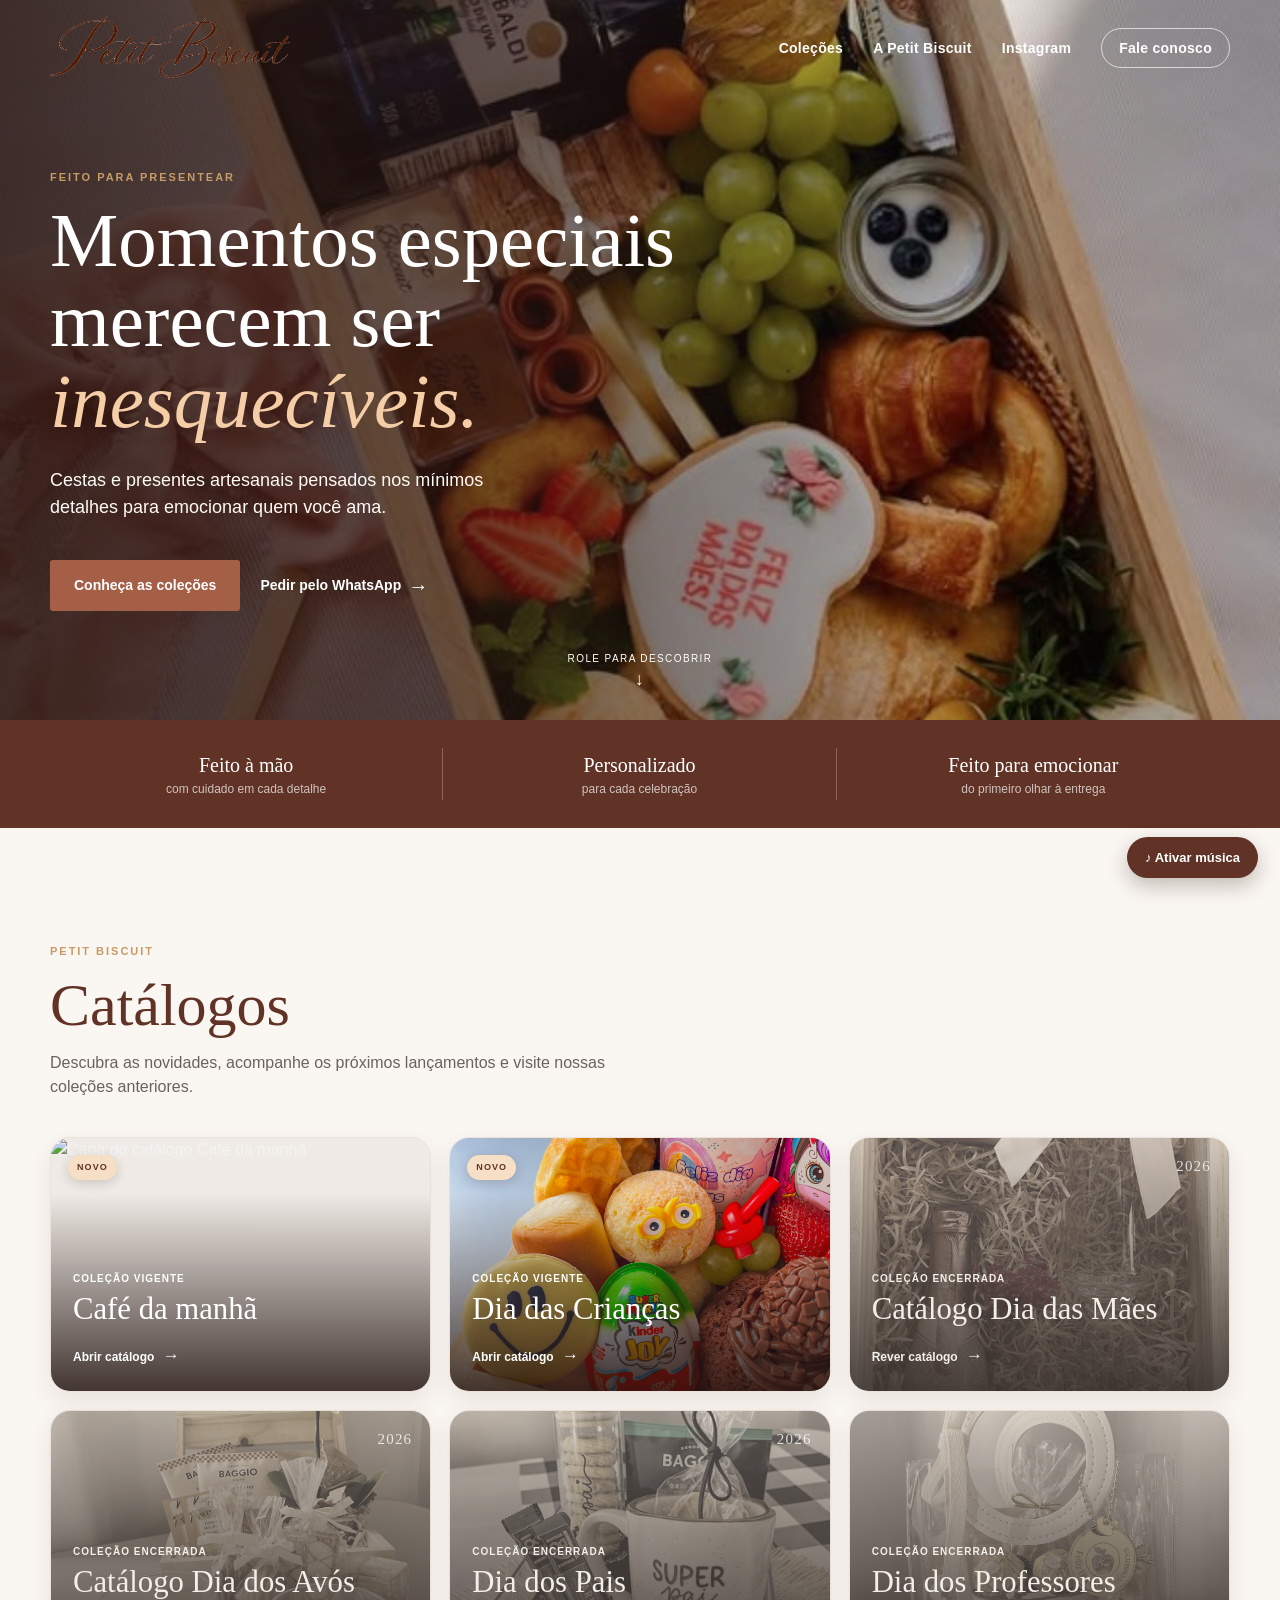
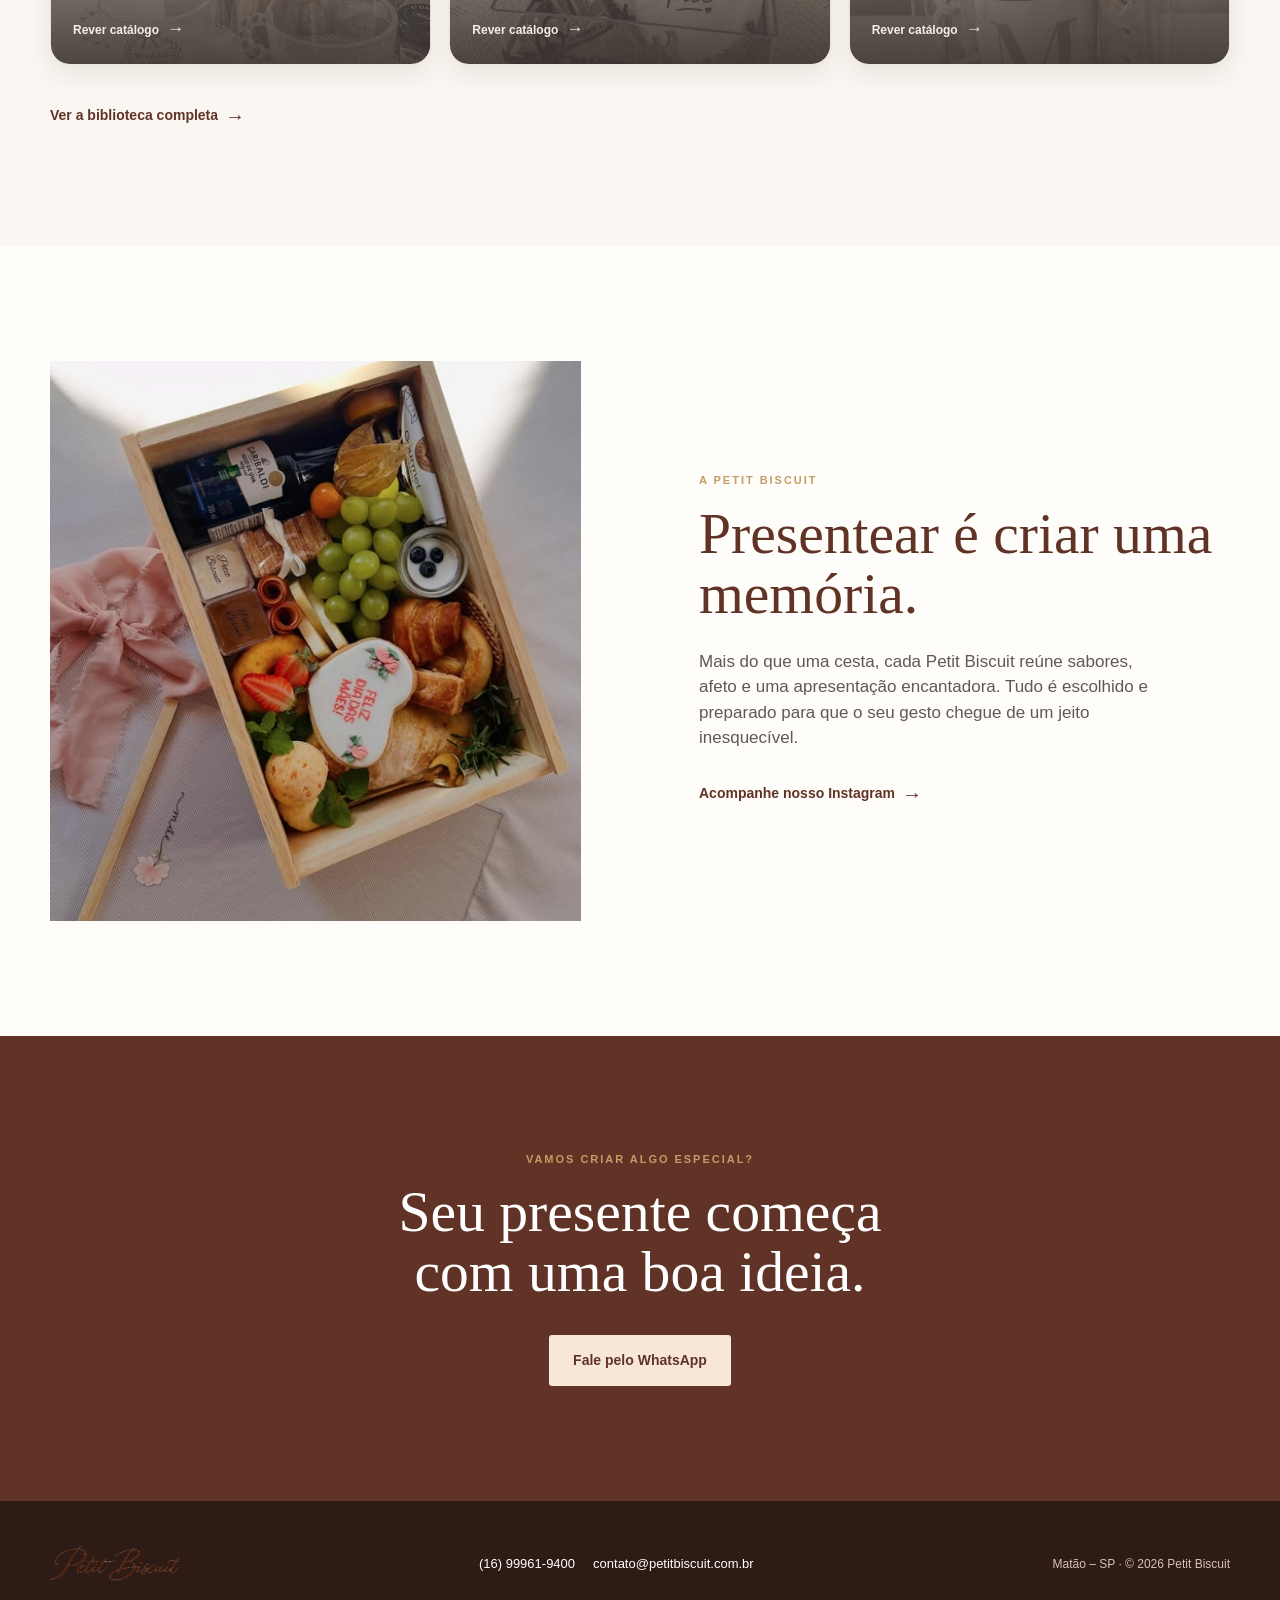
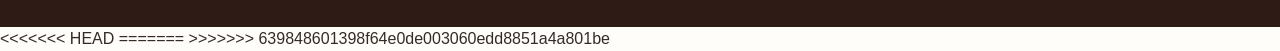
==== index.html @ e884df78 "Atualiza biblioteca de catalogos" ====
<!DOCTYPE html>
<html lang="pt-BR">
<head>
    <meta charset="UTF-8">
    <meta name="viewport" content="width=device-width, initial-scale=1.0">
    <meta name="description" content="Presentes artesanais e cestas especiais para celebrar momentos únicos.">
    <title>Petit Biscuit | Presentes que transformam momentos</title>
    <link rel="icon" href="img/favicon.png">
    <link rel="stylesheet" href="css/style.css?v=20260820-1">
    <style>.logo img{filter:none;width:240px}@media(max-width:760px){.logo img{width:190px}}.musica-toggle{position:fixed;right:22px;bottom:22px;z-index:20;border:0;border-radius:30px;padding:13px 18px;background:#603326;color:#fff;font:700 13px Arial,sans-serif;box-shadow:0 8px 20px rgba(40,20,15,.25);cursor:pointer}.musica-toggle:hover{background:#a65f47}.musica-player{display:none}@media(max-width:760px){.musica-toggle{right:14px;bottom:14px;padding:12px 15px}}</style>
</head>
<body>
    <header class="cabecalho">
        <div class="container navegacao">
            <a class="logo" href="#inicio" aria-label="Petit Biscuit - Início"><img src="img/logo-original-transparente.png" alt="Petit Biscuit"></a>
            <button class="menu-toggle" type="button" aria-expanded="false" aria-controls="menu-principal"><span></span><span></span><span></span><span class="visually-hidden">Abrir menu</span></button>
            <nav id="menu-principal">
                <a href="#colecoes">Coleções</a>
                <a href="#sobre">A Petit Biscuit</a>
                <a href="https://www.instagram.com/petitbiscuit.oficial/" target="_blank" rel="noopener">Instagram</a>
                <button class="contato-toggle" type="button" aria-expanded="false" aria-controls="contato-modal">Fale conosco</button>
            </nav>
        </div>
    </header>

    <main>
        <section class="hero" id="inicio">
            <div class="container hero__conteudo">
                <p class="eyebrow">Feito para presentear</p>
                <h1>Momentos especiais<br>merecem ser <em>inesquecíveis.</em></h1>
                <p class="hero__texto">Cestas e presentes artesanais pensados nos mínimos detalhes para emocionar quem você ama.</p>
                <div class="hero__acoes">
                    <a class="botao botao--principal" href="#colecoes">Conheça as coleções</a>
                    <a class="botao botao--texto" href="https://wa.me/5516999619400" target="_blank" rel="noopener">Pedir pelo WhatsApp <span aria-hidden="true">→</span></a>
                </div>
            </div>
            <a class="hero__rolar" href="#colecoes">Role para descobrir <span aria-hidden="true">↓</span></a>
        </section>

        <section class="diferenciais" aria-label="Diferenciais da Petit Biscuit">
            <div class="container diferenciais__grade">
                <p><strong>Feito à mão</strong><span>com cuidado em cada detalhe</span></p>
                <p><strong>Personalizado</strong><span>para cada celebração</span></p>
                <p><strong>Feito para emocionar</strong><span>do primeiro olhar à entrega</span></p>
            </div>
        </section>

        <section class="colecoes secao" id="colecoes">
            <div class="container">
                <div class="biblioteca-cabecalho">
                    <p class="eyebrow">Petit Biscuit</p>
                    <h2>Catálogos</h2>
                    <p>Descubra as novidades, acompanhe os próximos lançamentos e visite nossas coleções anteriores.</p>
                </div>

                <div class="catalogos-grade">
                    <div class="catalogos-injecao" data-catalogos="atual"></div>

                    <div class="catalogos-injecao" data-catalogos="embreve"></div>

                    <div class="catalogos-injecao" data-catalogos="passado"></div>
                </div>

                <a class="link-seta" href="catalogo.html">Ver a biblioteca completa <span aria-hidden="true">→</span></a>
            </div>
        </section>

        <section class="sobre" id="sobre">
            <div class="container sobre__grade">
                <div class="sobre__imagem"><img src="img/hero.jpg" alt="Cesta Petit Biscuit preparada com frutas, pães e doces"></div>
                <div class="sobre__conteudo"><p class="eyebrow">A Petit Biscuit</p><h2>Presentear é criar uma memória.</h2><p>Mais do que uma cesta, cada Petit Biscuit reúne sabores, afeto e uma apresentação encantadora. Tudo é escolhido e preparado para que o seu gesto chegue de um jeito inesquecível.</p><a class="link-seta" href="https://www.instagram.com/petitbiscuit.oficial/" target="_blank" rel="noopener">Acompanhe nosso Instagram <span aria-hidden="true">→</span></a></div>
            </div>
        </section>

        <section class="chamada-final"><div class="container"><p class="eyebrow">Vamos criar algo especial?</p><h2>Seu presente começa<br>com uma boa ideia.</h2><a class="botao botao--claro" href="https://wa.me/5516999619400" target="_blank" rel="noopener">Fale pelo WhatsApp</a></div></section>
    </main>

    <footer><div class="container rodape"><a class="logo" href="#inicio"><img src="img/logo-original-transparente.png" alt="Petit Biscuit"></a><div><a href="tel:+5516999619400">(16) 99961-9400</a><a href="mailto:contato@petitbiscuit.com.br">contato@petitbiscuit.com.br</a></div><p>Matão – SP · © <span class="ano"></span> Petit Biscuit</p></div></footer>

    <div class="contato-modal" id="contato-modal" hidden>
        <div class="contato-modal__fundo" data-fechar-contato></div>
        <section class="contato-modal__conteudo" role="dialog" aria-modal="true" aria-labelledby="titulo-contato">
            <button class="contato-modal__fechar" type="button" aria-label="Fechar contato" data-fechar-contato>&times;</button>
            <p class="eyebrow">Fale conosco</p><h2 id="titulo-contato">Vamos criar algo especial?</h2><p>Escolha como prefere conversar com a gente.</p>
            <a class="botao botao--principal" href="https://wa.me/5516999619400" target="_blank" rel="noopener">WhatsApp</a>
            <a class="contato-modal__email" href="mailto:contato@petitbiscuit.com.br">contato@petitbiscuit.com.br</a>
        </section>
    </div>
    <audio class="musica-player" id="musica-player" autoplay loop preload="auto"><source src="music.mp3" type="audio/mpeg"></audio>
    <button class="musica-toggle" id="musica-toggle" type="button" aria-pressed="true">❚❚ Pausar música</button>
<<<<<<< HEAD
    <script src="js/catalogos.js?v=779af32f95"></script>
=======
    <script src="js/catalogos.js?v=779af32f95"></script>
>>>>>>> 639848601398f64e0de003060edd8851a4a801be
    <script src="js/script.js?v=20260820-1"></script>
</body>
</html>
---- css/style.css ----
:root{--vinho:#603326;--terracota:#a65f47;--areia:#f6f0ea;--creme:#fffdf9;--dourado:#c69b65;--texto:#342b27}*{box-sizing:border-box;margin:0;padding:0}html{scroll-behavior:smooth}body{background:var(--creme);color:var(--texto);font-family:Arial,Helvetica,sans-serif;line-height:1.5}.container{width:min(1180px,calc(100% - 48px));margin:auto}.visually-hidden{position:absolute;width:1px;height:1px;overflow:hidden;clip:rect(0 0 0 0);white-space:nowrap}.cabecalho{position:absolute;inset:0 0 auto;z-index:10;color:#fff}.navegacao{min-height:96px;display:flex;align-items:center;justify-content:space-between}.logo img{width:155px;height:auto;display:block;filter:brightness(0) invert(1)}nav{display:flex;align-items:center;gap:30px}nav a,.contato-toggle{color:inherit;text-decoration:none;font-size:14px;font-weight:bold;letter-spacing:.02em;border:0;background:none;font-family:inherit;cursor:pointer}.contato-toggle{border:1px solid rgba(255,255,255,.65);padding:11px 17px;border-radius:30px}.menu-toggle{display:none}.hero{min-height:720px;position:relative;isolation:isolate;display:flex;align-items:center;color:#fff;background:linear-gradient(90deg,rgba(42,22,17,.82) 0%,rgba(42,22,17,.52) 42%,rgba(42,22,17,.08) 72%),url('../img/hero.jpg') center 43%/cover}.hero__conteudo{padding-top:65px}.eyebrow{text-transform:uppercase;color:var(--dourado);font-size:11px;letter-spacing:.18em;font-weight:700;margin-bottom:15px}.hero h1,.secao h2,.sobre h2,.chamada-final h2{font-family:Georgia,'Times New Roman',serif;line-height:1.05;font-weight:400}.hero h1{font-size:clamp(45px,6vw,78px);max-width:750px}.hero h1 em{color:#f5cda7}.hero__texto{max-width:470px;margin-top:24px;font-size:18px;color:#fffaf5}.hero__acoes{display:flex;gap:20px;align-items:center;margin-top:35px}.botao{display:inline-flex;justify-content:center;align-items:center;text-decoration:none;font-weight:bold;border-radius:3px;padding:15px 24px;transition:.2s;font-size:14px}.botao--principal{background:var(--terracota);color:#fff}.botao--principal:hover{background:#874633;transform:translateY(-2px)}.botao--texto{color:#fff;padding-left:0}.botao--texto span,.link-seta span{font-size:20px;margin-left:7px}.hero__rolar{position:absolute;left:50%;bottom:27px;transform:translateX(-50%);color:#fff;text-decoration:none;text-transform:uppercase;letter-spacing:.14em;font-size:10px}.hero__rolar span{display:block;text-align:center;font-size:18px}.diferenciais{background:var(--vinho);color:#fff}.diferenciais__grade{display:grid;grid-template-columns:repeat(3,1fr);padding:28px 0}.diferenciais p{padding:2px 35px;border-right:1px solid rgba(255,255,255,.25);text-align:center}.diferenciais p:last-child{border:0}.diferenciais strong,.diferenciais span{display:block}.diferenciais strong{font-family:Georgia,serif;font-size:20px;font-weight:400}.diferenciais span{font-size:12px;opacity:.7}.secao{padding:115px 0}.secao__cabecalho{display:flex;justify-content:space-between;gap:50px;align-items:end;margin-bottom:48px}.secao h2,.sobre h2,.chamada-final h2{font-size:clamp(38px,4.5vw,58px);color:var(--vinho)}.secao__cabecalho>p{max-width:300px;color:#6c625d}.colecoes{background:#faf6f1}.colecoes__grade{display:grid;grid-template-columns:1.25fr 1fr 1fr;gap:18px}.colecao-card{height:390px;padding:31px;display:flex;flex-direction:column;justify-content:end;border-radius:4px;text-decoration:none;color:#fff;position:relative;overflow:hidden;background:var(--vinho);transition:transform .25s,box-shadow .25s}.colecao-card:hover{transform:translateY(-7px);box-shadow:0 20px 30px rgba(73,39,28,.2)}.colecao-card--destaque{background:linear-gradient(0deg,rgba(48,25,17,.8),rgba(48,25,17,.07)),url('../img/hero.jpg') center/cover}.colecao-card--cafe{background:#bd8b6b;color:#fff}.colecao-card--pedido{background:#f0e1d4;color:var(--vinho)}.colecao-card span{position:absolute;top:27px;left:30px;text-transform:uppercase;letter-spacing:.14em;font-size:10px;font-weight:bold}.colecao-card h3{font:400 36px/1.05 Georgia,serif;margin-bottom:12px}.colecao-card p{font-size:14px;max-width:270px}.colecao-card b{margin-top:25px;font-size:13px}.colecao-card i{font-style:normal;font-size:19px;margin-left:7px}.link-seta{display:inline-flex;align-items:center;margin-top:36px;color:var(--vinho);font-weight:bold;text-decoration:none;font-size:14px}.sobre{padding:115px 0}.sobre__grade{display:grid;grid-template-columns:1fr 1fr;gap:10%;align-items:center}.sobre__imagem{height:560px;overflow:hidden}.sobre__imagem img{width:100%;height:100%;object-fit:cover}.sobre__conteudo>p:not(.eyebrow){margin-top:24px;max-width:460px;color:#625853;font-size:17px}.sobre__conteudo .link-seta{margin-top:28px}.chamada-final{padding:115px 0;text-align:center;background:var(--vinho);color:#fff}.chamada-final h2{color:#fff;margin-bottom:32px}.botao--claro{background:#f8e7d7;color:var(--vinho)}footer{padding:42px 0;background:#2f1b15;color:#fff}.rodape{display:flex;align-items:center;justify-content:space-between;gap:28px}.rodape .logo img{width:130px}.rodape>div{display:flex;gap:18px}.rodape a{color:#fff;text-decoration:none;font-size:13px}.rodape p{font-size:12px;color:#d5c2b8}.contato-modal[hidden]{display:none}.contato-modal{position:fixed;inset:0;z-index:100;display:grid;place-items:center;padding:20px}.contato-modal__fundo{position:absolute;inset:0;background:rgba(32,16,12,.64)}.contato-modal__conteudo{position:relative;width:min(100%,430px);padding:45px 34px 38px;border-radius:5px;background:#fff;text-align:center;box-shadow:0 24px 60px rgba(0,0,0,.28)}.contato-modal__conteudo h2{font:400 35px/1.1 Georgia,serif;color:var(--vinho);margin-bottom:14px}.contato-modal__conteudo>p:not(.eyebrow){color:#6c625d;margin-bottom:25px}.contato-modal__conteudo .botao{width:100%}.contato-modal__email{display:inline-block;color:var(--vinho);font-size:13px;margin-top:20px}.contato-modal__fechar{position:absolute;right:12px;top:8px;background:none;border:0;color:var(--vinho);cursor:pointer;font-size:30px;width:38px;height:38px}.contato-modal__fechar:focus-visible{outline:2px solid var(--dourado)}
@media(max-width:760px){.container{width:min(100% - 36px,1180px)}.navegacao{min-height:76px}.logo img{width:128px}.menu-toggle{display:flex;flex-direction:column;gap:5px;border:0;background:none;padding:9px;cursor:pointer}.menu-toggle span:not(.visually-hidden){width:23px;height:2px;background:#fff}.menu-toggle[aria-expanded="true"]+nav{display:flex}nav{display:none;position:absolute;top:76px;left:0;right:0;padding:25px 18px;background:var(--vinho);flex-direction:column;align-items:stretch;gap:20px;text-align:center}.contato-toggle{padding:12px}.hero{min-height:670px;background-position:56% center}.hero__conteudo{padding-top:85px}.hero h1{font-size:48px}.hero__texto{font-size:16px;max-width:340px}.hero__acoes{align-items:flex-start;flex-direction:column;gap:10px}.diferenciais__grade{grid-template-columns:1fr;padding:18px 0;gap:15px}.diferenciais p{border-right:0;padding:0}.secao,.sobre,.chamada-final{padding:78px 0}.secao__cabecalho{display:block}.secao__cabecalho>p{margin-top:18px}.colecoes__grade{grid-template-columns:1fr}.colecao-card{height:300px}.sobre__grade{grid-template-columns:1fr;gap:42px}.sobre__imagem{height:400px}.rodape{flex-direction:column;text-align:center}.rodape>div{flex-direction:column;gap:5px}.chamada-final h2{font-size:43px}}

/* Biblioteca de catálogos */
.biblioteca-cabecalho{max-width:680px;margin-bottom:38px}.biblioteca-cabecalho h2,.biblioteca-cabecalho h1{font:400 clamp(42px,5vw,60px)/1 Georgia,'Times New Roman',serif;color:var(--vinho)}.biblioteca-cabecalho>p:last-child{max-width:570px;margin-top:16px;color:#6c625d}.biblioteca-cabecalho--pagina{margin:0 auto 58px;text-align:center}.cabecalho--interno{position:relative;background:var(--vinho)}.pagina-catalogos{min-height:calc(100vh - 230px);background:#faf6f1}.pagina-catalogos .secao{padding-top:78px}.catalogos-grade{display:grid;grid-template-columns:repeat(3,minmax(0,1fr));gap:18px}.catalogo-card{position:relative;isolation:isolate;display:flex;min-width:0;height:255px;overflow:hidden;padding:22px;border:1px solid rgba(96,51,38,.1);border-radius:20px;color:#fff;text-decoration:none;box-shadow:0 9px 24px rgba(72,42,31,.09)}.catalogo-card::before,.catalogo-card::after{content:"";position:absolute;inset:0;z-index:-2}.catalogo-card::before{background-image:var(--capa);background-position:center;background-size:cover;transition:transform .35s ease,filter .35s ease}.catalogo-card::after{z-index:-1;background:linear-gradient(180deg,rgba(35,20,16,.05) 22%,rgba(35,20,16,.85) 100%)}a.catalogo-card{transition:transform .25s ease,box-shadow .25s ease}a.catalogo-card:hover{transform:translateY(-5px);box-shadow:0 16px 30px rgba(72,42,31,.18)}a.catalogo-card:hover::before{transform:scale(1.035)}.catalogo-card__tag{position:absolute;top:17px;left:17px;padding:6px 9px;border-radius:999px;background:rgba(255,255,255,.88);color:var(--vinho);font-size:9px;font-weight:800;letter-spacing:.12em;text-transform:uppercase;backdrop-filter:blur(5px)}.catalogo-card__tag--novo{background:#f7dfc5;color:#603326;box-shadow:0 3px 12px rgba(39,24,18,.18)}.catalogo-card__ano{position:absolute;top:20px;right:18px;color:rgba(255,255,255,.78);font:400 15px Georgia,serif;letter-spacing:.08em}.catalogo-card__conteudo{align-self:flex-end;width:100%}.catalogo-card__conteudo small,.catalogo-card__conteudo time{display:block;margin-bottom:7px;font-size:10px;font-weight:700;letter-spacing:.1em;text-transform:uppercase}.catalogo-card__conteudo h3{font:400 clamp(24px,2.4vw,32px)/1.05 Georgia,'Times New Roman',serif}.catalogo-card__acao{display:block;margin-top:18px;font-size:12px;font-weight:700}.catalogo-card__acao b{margin-left:5px;font-size:17px}.catalogo-card--atual::before{background-position:center 52%}.catalogo-card--passado::before{filter:grayscale(.72) sepia(.2);opacity:.7}.catalogo-card--passado::after{background:linear-gradient(180deg,rgba(67,55,48,.2),rgba(54,46,42,.88))}.catalogo-card--passado{color:#f3eee9}.catalogo-card--embreve{color:var(--vinho);box-shadow:none}.catalogo-card--embreve::after{display:none}.catalogo-card--embreve .catalogo-card__tag{background:rgba(255,255,255,.65)}.catalogo-card--embreve .catalogo-card__acao{color:rgba(96,51,38,.62)}.catalogo-card--cliente{background:radial-gradient(circle at 82% 18%,rgba(255,255,255,.65) 0 7%,transparent 7.5%),linear-gradient(145deg,#ead9ca,#d9bda6)}.catalogo-card--criancas{background:radial-gradient(circle at 80% 22%,#f7dfb2 0 9%,transparent 9.5%),radial-gradient(circle at 23% 24%,#dcb4ac 0 7%,transparent 7.5%),linear-gradient(145deg,#f2dfd6,#e9c8aa)}.catalogo-card--professores{background:linear-gradient(135deg,rgba(255,255,255,.35) 25%,transparent 25%) -20px 0/40px 40px,linear-gradient(145deg,#dfd3bf,#cbb89b)}.catalogos-grupo{margin-top:54px}.catalogos-grupo:first-of-type{margin-top:0}.catalogos-grupo>h2{margin-bottom:18px;color:var(--vinho);font:400 24px/1.2 Georgia,'Times New Roman',serif}.catalogos-grupo--arquivo{padding-top:45px;border-top:1px solid #e4d8cf}.catalogos-grupo .catalogos-grade{grid-template-columns:repeat(3,minmax(0,1fr))}

@media(max-width:900px){.catalogos-grade,.catalogos-grupo .catalogos-grade{grid-template-columns:repeat(2,minmax(0,1fr))}}
@media(max-width:560px){.biblioteca-cabecalho{margin-bottom:28px}.biblioteca-cabecalho--pagina{margin-bottom:38px}.biblioteca-cabecalho h2,.biblioteca-cabecalho h1{font-size:40px}.catalogos-grade,.catalogos-grupo .catalogos-grade{grid-template-columns:repeat(2,minmax(0,1fr));gap:10px}.catalogo-card{height:198px;padding:14px;border-radius:16px}.catalogo-card__tag{top:11px;left:11px;padding:5px 7px;font-size:8px}.catalogo-card__ano{top:13px;right:11px;font-size:12px}.catalogo-card__conteudo small,.catalogo-card__conteudo time{margin-bottom:5px;font-size:9px}.catalogo-card__conteudo h3{font-size:20px}.catalogo-card__acao{margin-top:11px;font-size:9px;line-height:1.2}.catalogo-card__acao b{font-size:13px}.catalogos-grupo{margin-top:40px}.catalogos-grupo>h2{margin-bottom:13px;font-size:21px}.pagina-catalogos .secao{padding-top:50px}}

/* Capas automáticas: o nome da imagem acompanha o nome do PDF. */
.catalogo-card__imagem{position:absolute;inset:0;z-index:-2;display:block;width:100%;height:100%;object-fit:cover;object-position:center;transition:transform .35s ease,filter .35s ease}.catalogo-card--passado .catalogo-card__imagem{filter:grayscale(.72) sepia(.2);opacity:.7}a.catalogo-card:hover .catalogo-card__imagem{transform:scale(1.035)}
.catalogos-injecao{display:contents}.catalogo-card--sem-capa{background:linear-gradient(145deg,#b98267,#704233)}.catalogo-card--embreve.catalogo-card--sem-capa{background:radial-gradient(circle at 82% 18%,rgba(255,255,255,.7) 0 8%,transparent 8.5%),linear-gradient(145deg,#ead9ca,#d9bda6)}.catalogo-card--embreve.catalogo-card--com-capa{color:#fff}.catalogo-card--embreve.catalogo-card--com-capa::after{display:block;background:linear-gradient(180deg,rgba(35,20,16,.08),rgba(35,20,16,.78))}
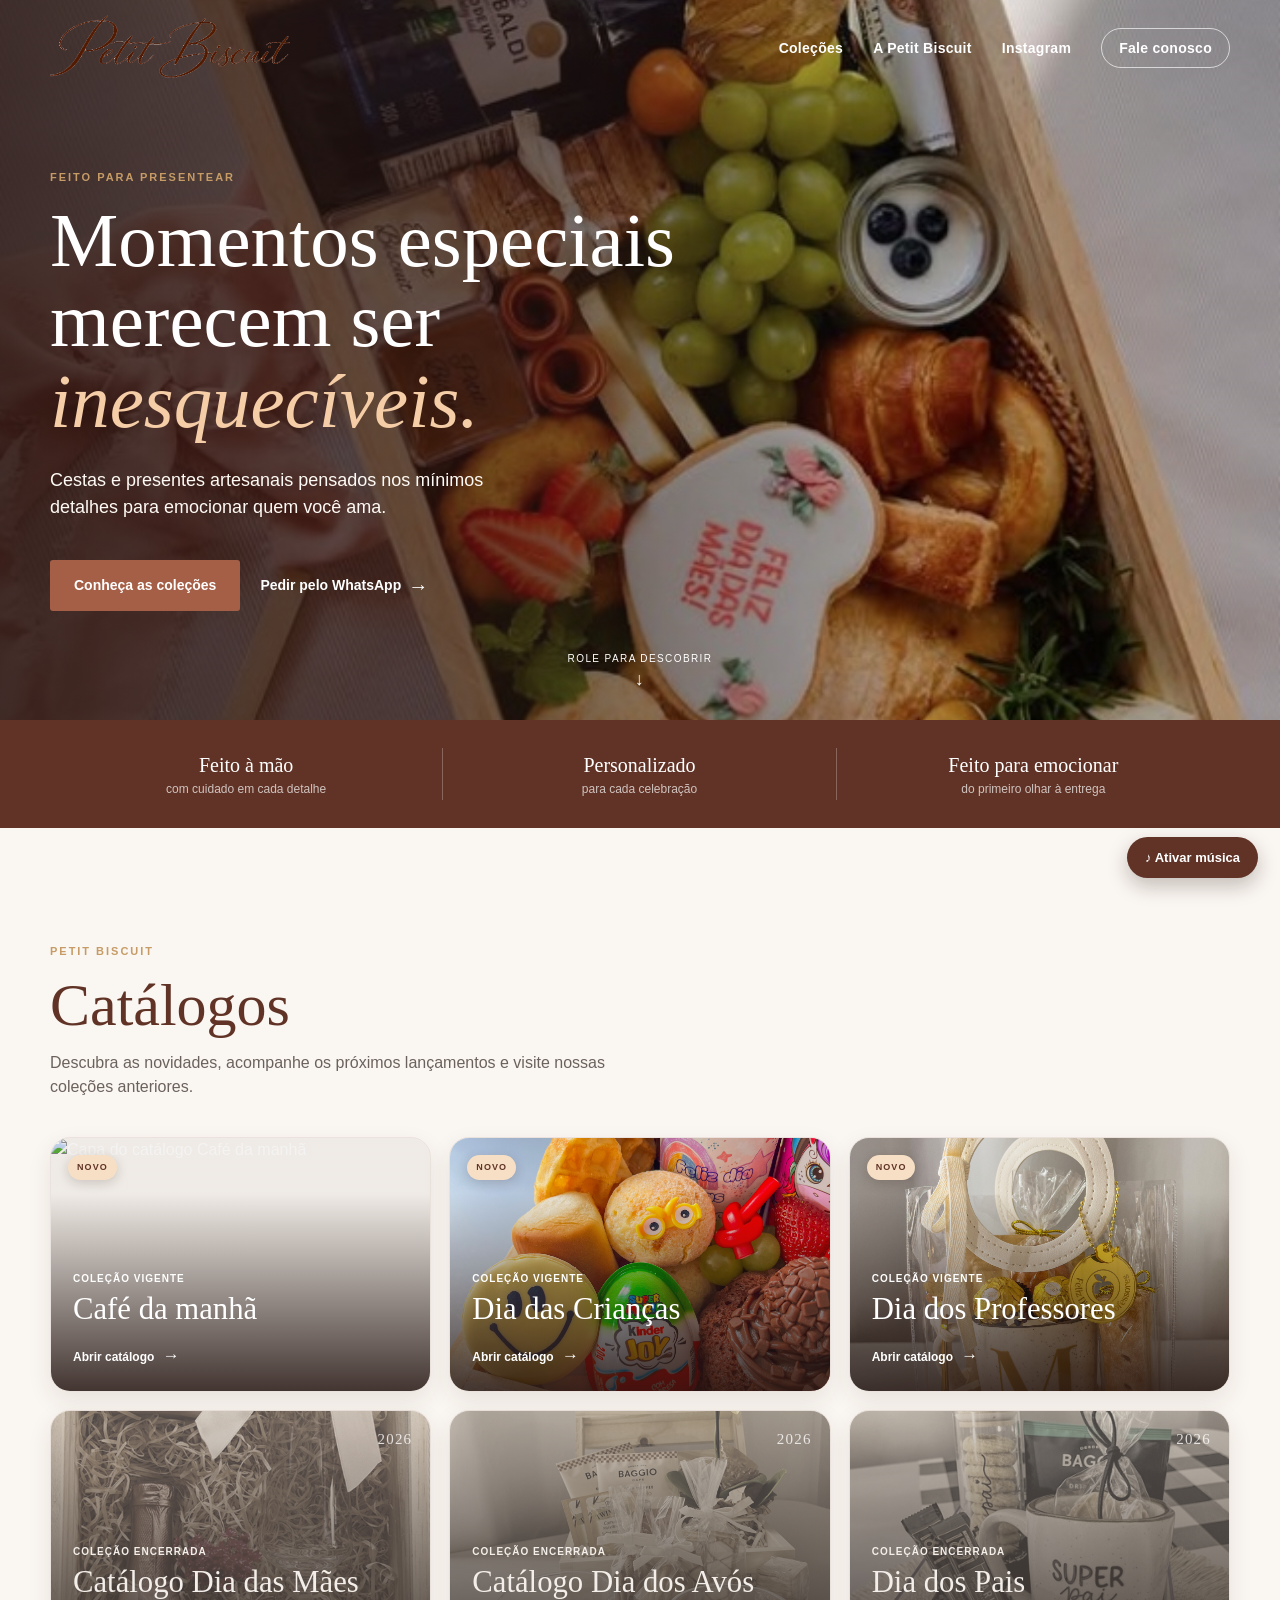
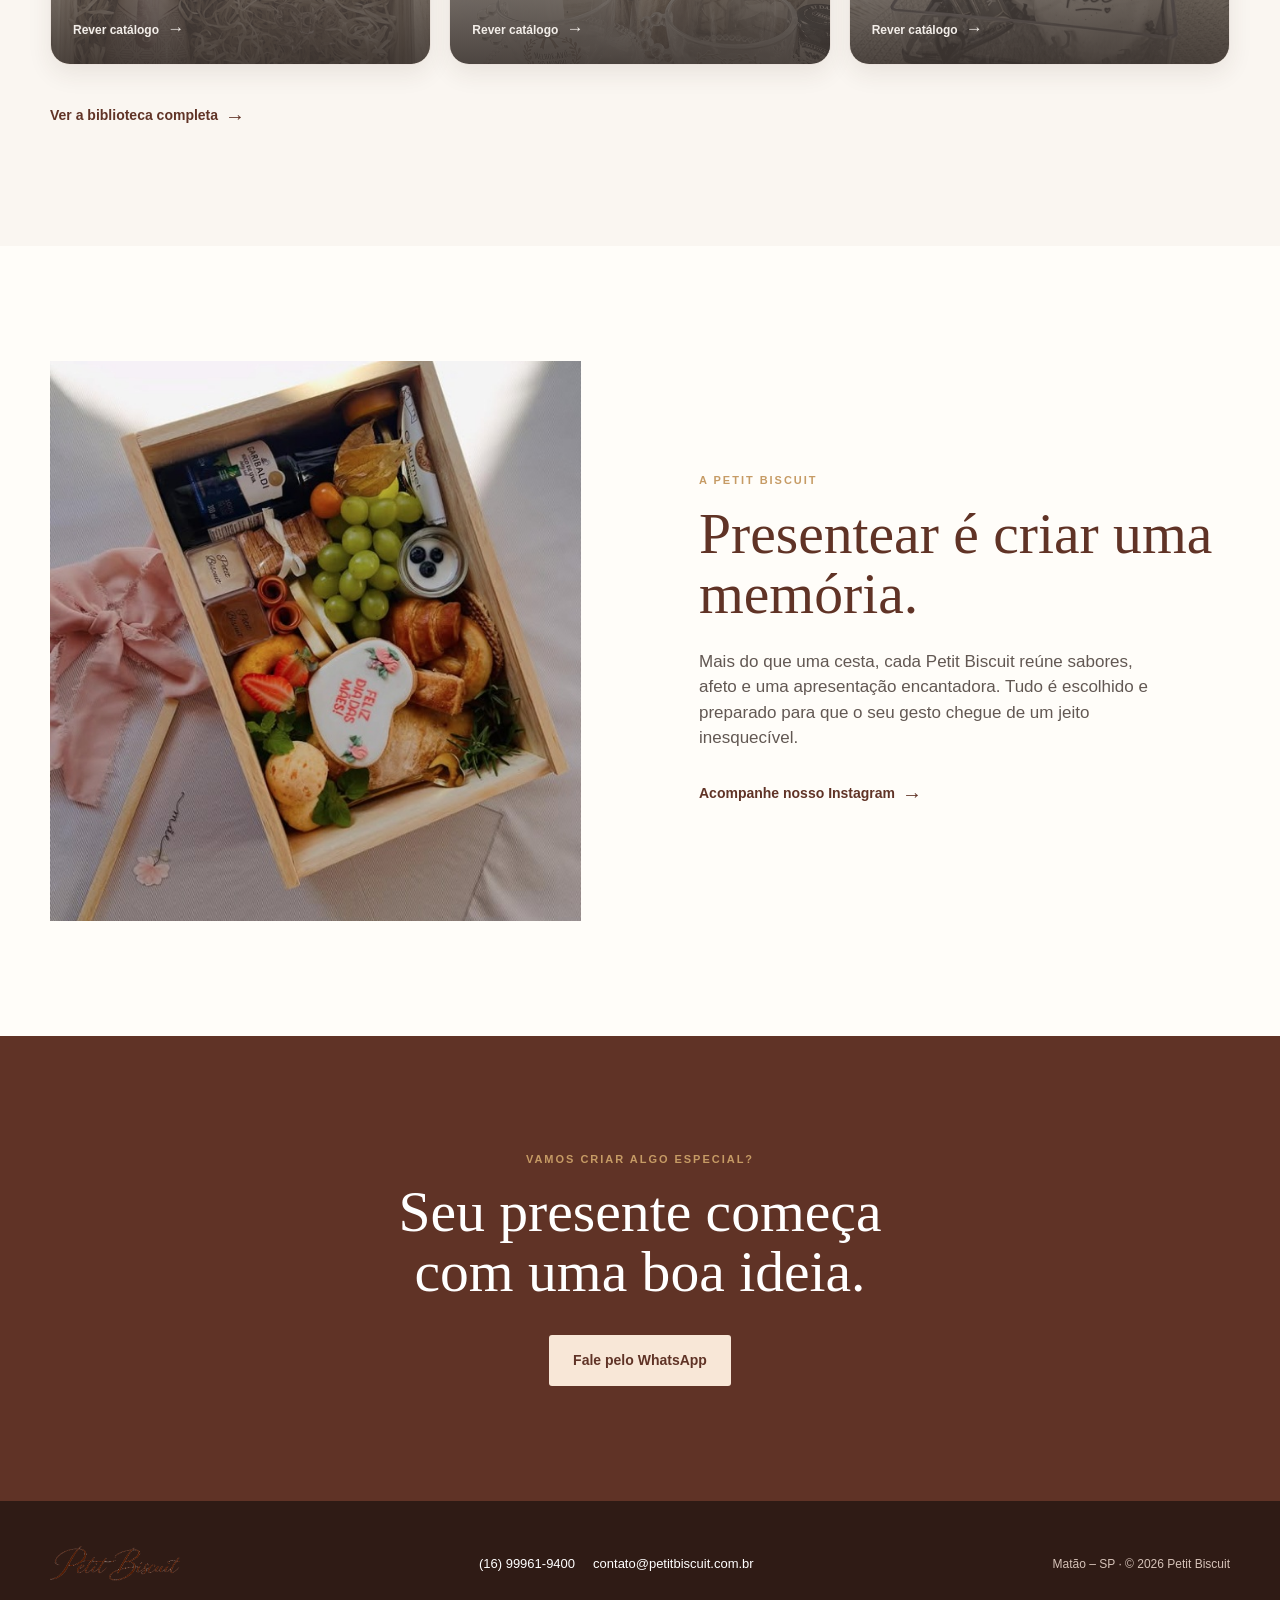
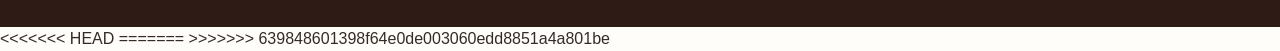
==== commit eaaca2af: "Atualiza biblioteca de catalogos" ====
--- a/index.html
+++ b/index.html
@@ -89,9 +89,9 @@
     <audio class="musica-player" id="musica-player" autoplay loop preload="auto"><source src="music.mp3" type="audio/mpeg"></audio>
     <button class="musica-toggle" id="musica-toggle" type="button" aria-pressed="true">❚❚ Pausar música</button>
 <<<<<<< HEAD
-    <script src="js/catalogos.js?v=779af32f95"></script>
+    <script src="js/catalogos.js?v=f5e5fd882c"></script>
 =======
-    <script src="js/catalogos.js?v=779af32f95"></script>
+    <script src="js/catalogos.js?v=f5e5fd882c"></script>
 >>>>>>> 639848601398f64e0de003060edd8851a4a801be
     <script src="js/script.js?v=20260820-1"></script>
 </body>
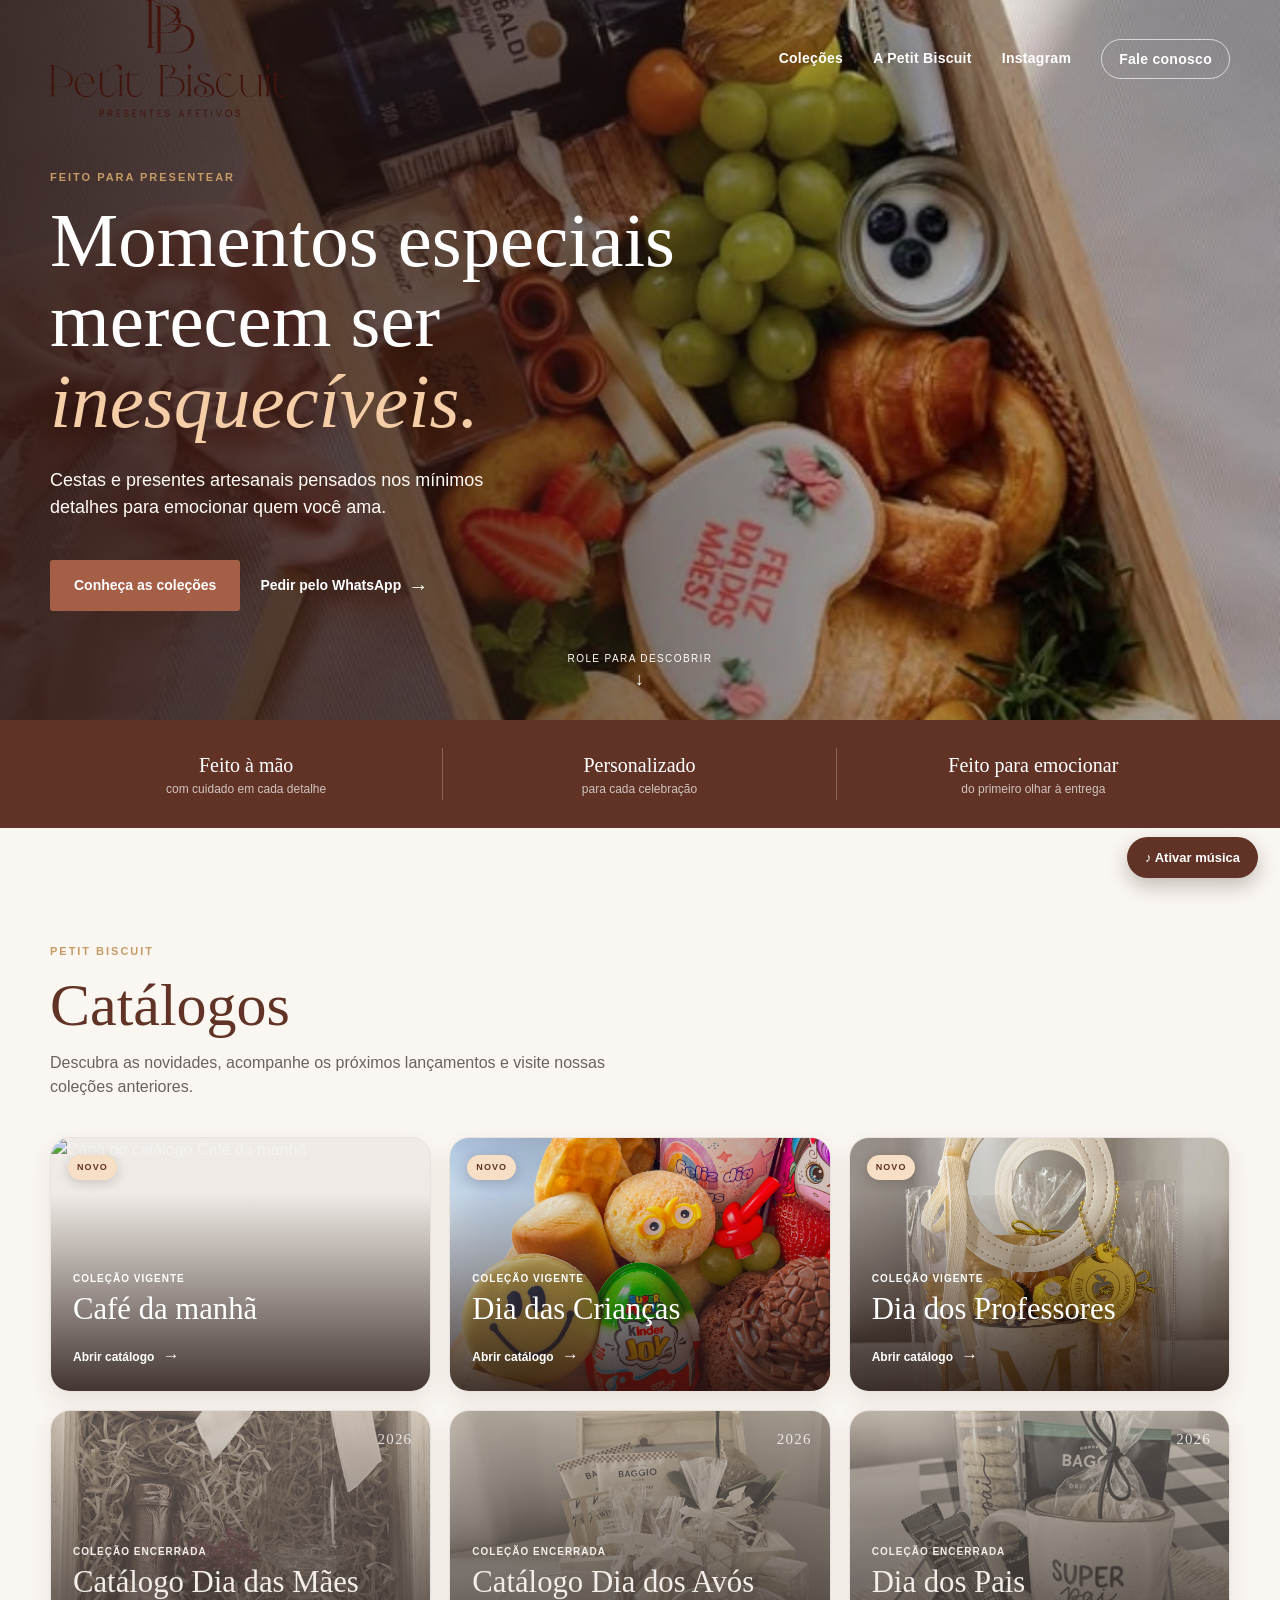
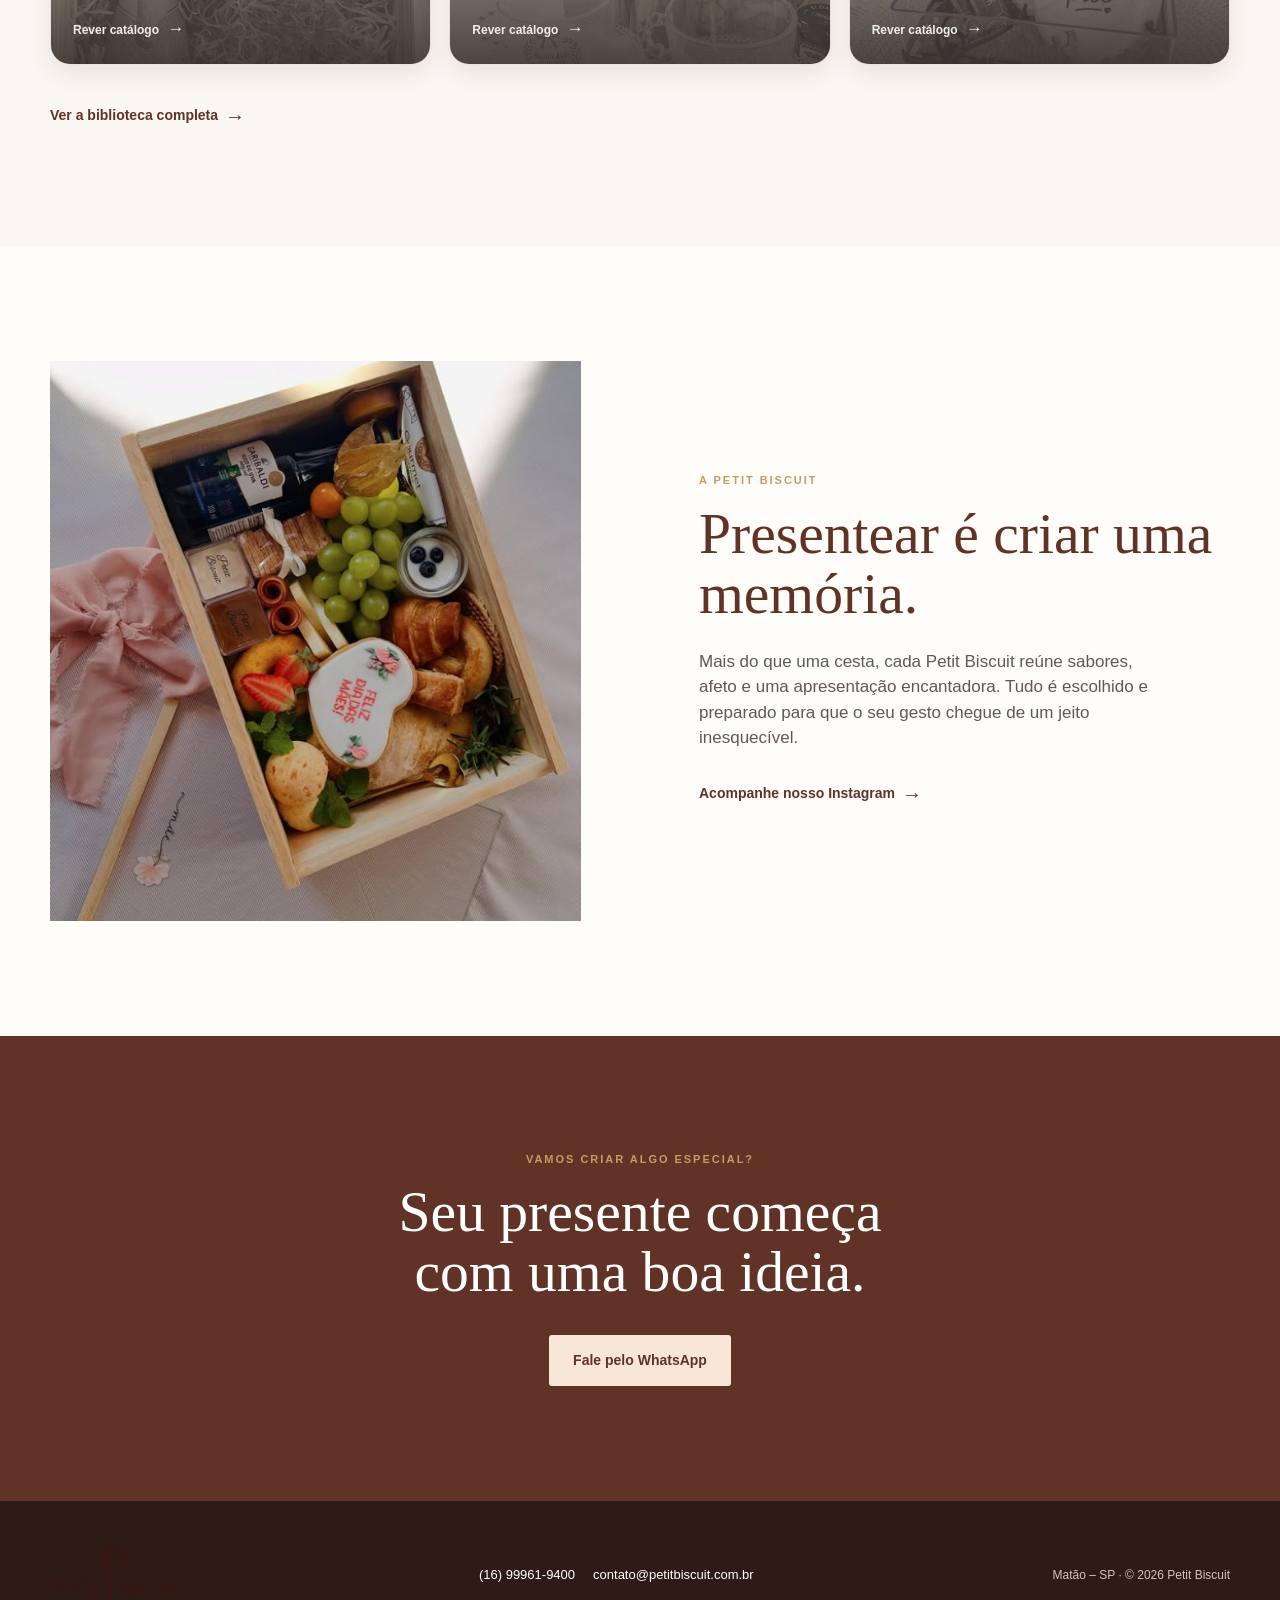
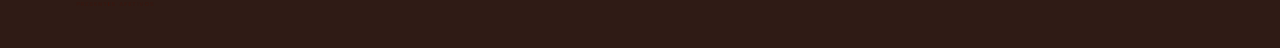
==== commit d61f8cff: "s" ====
--- a/index.html
+++ b/index.html
@@ -12,7 +12,7 @@
 <body>
     <header class="cabecalho">
         <div class="container navegacao">
-            <a class="logo" href="#inicio" aria-label="Petit Biscuit - Início"><img src="img/logo-original-transparente.png" alt="Petit Biscuit"></a>
+            <a class="logo" href="#inicio" aria-label="Petit Biscuit - Início"><img src="img/Ativo 14.png" alt="Petit Biscuit"></a>
             <button class="menu-toggle" type="button" aria-expanded="false" aria-controls="menu-principal"><span></span><span></span><span></span><span class="visually-hidden">Abrir menu</span></button>
             <nav id="menu-principal">
                 <a href="#colecoes">Coleções</a>
@@ -75,7 +75,7 @@
         <section class="chamada-final"><div class="container"><p class="eyebrow">Vamos criar algo especial?</p><h2>Seu presente começa<br>com uma boa ideia.</h2><a class="botao botao--claro" href="https://wa.me/5516999619400" target="_blank" rel="noopener">Fale pelo WhatsApp</a></div></section>
     </main>
 
-    <footer><div class="container rodape"><a class="logo" href="#inicio"><img src="img/logo-original-transparente.png" alt="Petit Biscuit"></a><div><a href="tel:+5516999619400">(16) 99961-9400</a><a href="mailto:contato@petitbiscuit.com.br">contato@petitbiscuit.com.br</a></div><p>Matão – SP · © <span class="ano"></span> Petit Biscuit</p></div></footer>
+    <footer><div class="container rodape"><a class="logo" href="#inicio"><img src="img/Ativo 14.png" alt="Petit Biscuit"></a><div><a href="tel:+5516999619400">(16) 99961-9400</a><a href="mailto:contato@petitbiscuit.com.br">contato@petitbiscuit.com.br</a></div><p>Matão – SP · © <span class="ano"></span> Petit Biscuit</p></div></footer>
 
     <div class="contato-modal" id="contato-modal" hidden>
         <div class="contato-modal__fundo" data-fechar-contato></div>
@@ -88,11 +88,7 @@
     </div>
     <audio class="musica-player" id="musica-player" autoplay loop preload="auto"><source src="music.mp3" type="audio/mpeg"></audio>
     <button class="musica-toggle" id="musica-toggle" type="button" aria-pressed="true">❚❚ Pausar música</button>
-<<<<<<< HEAD
     <script src="js/catalogos.js?v=f5e5fd882c"></script>
-=======
-    <script src="js/catalogos.js?v=f5e5fd882c"></script>
->>>>>>> 639848601398f64e0de003060edd8851a4a801be
     <script src="js/script.js?v=20260820-1"></script>
 </body>
 </html>
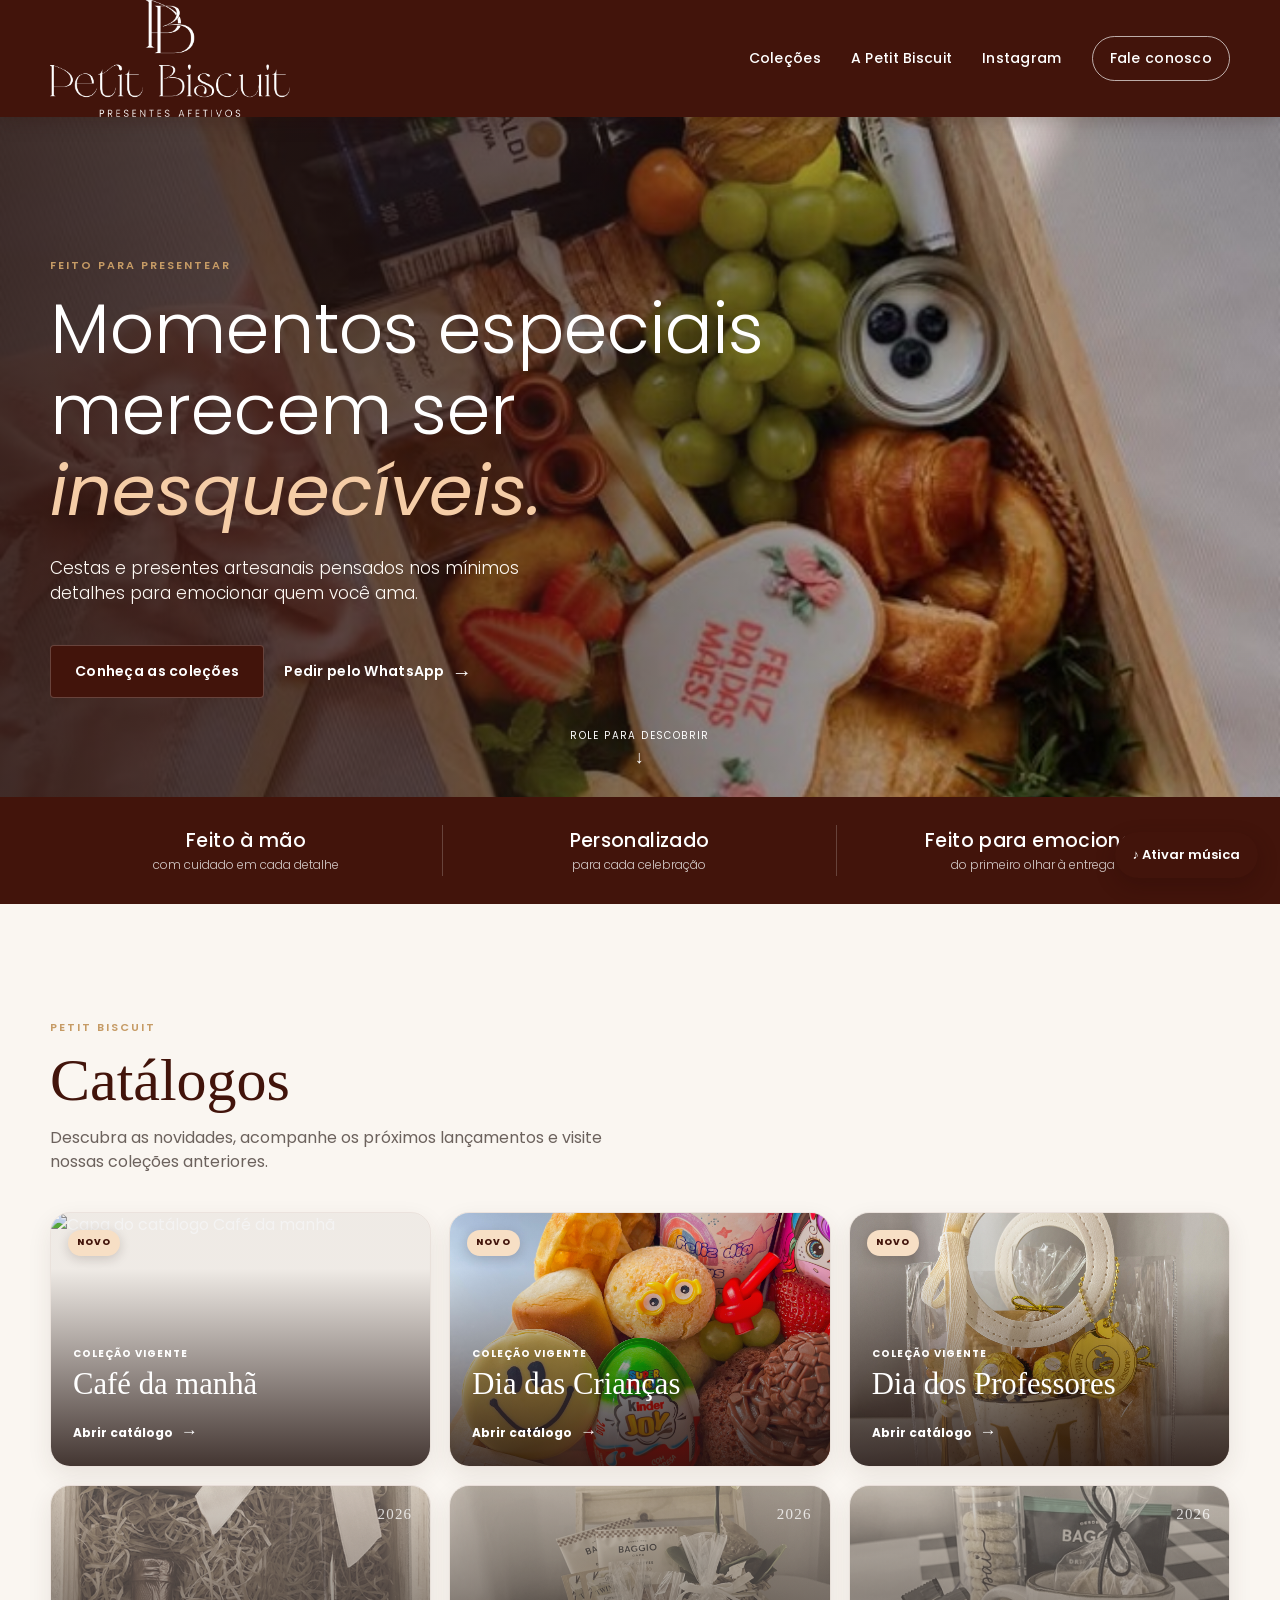
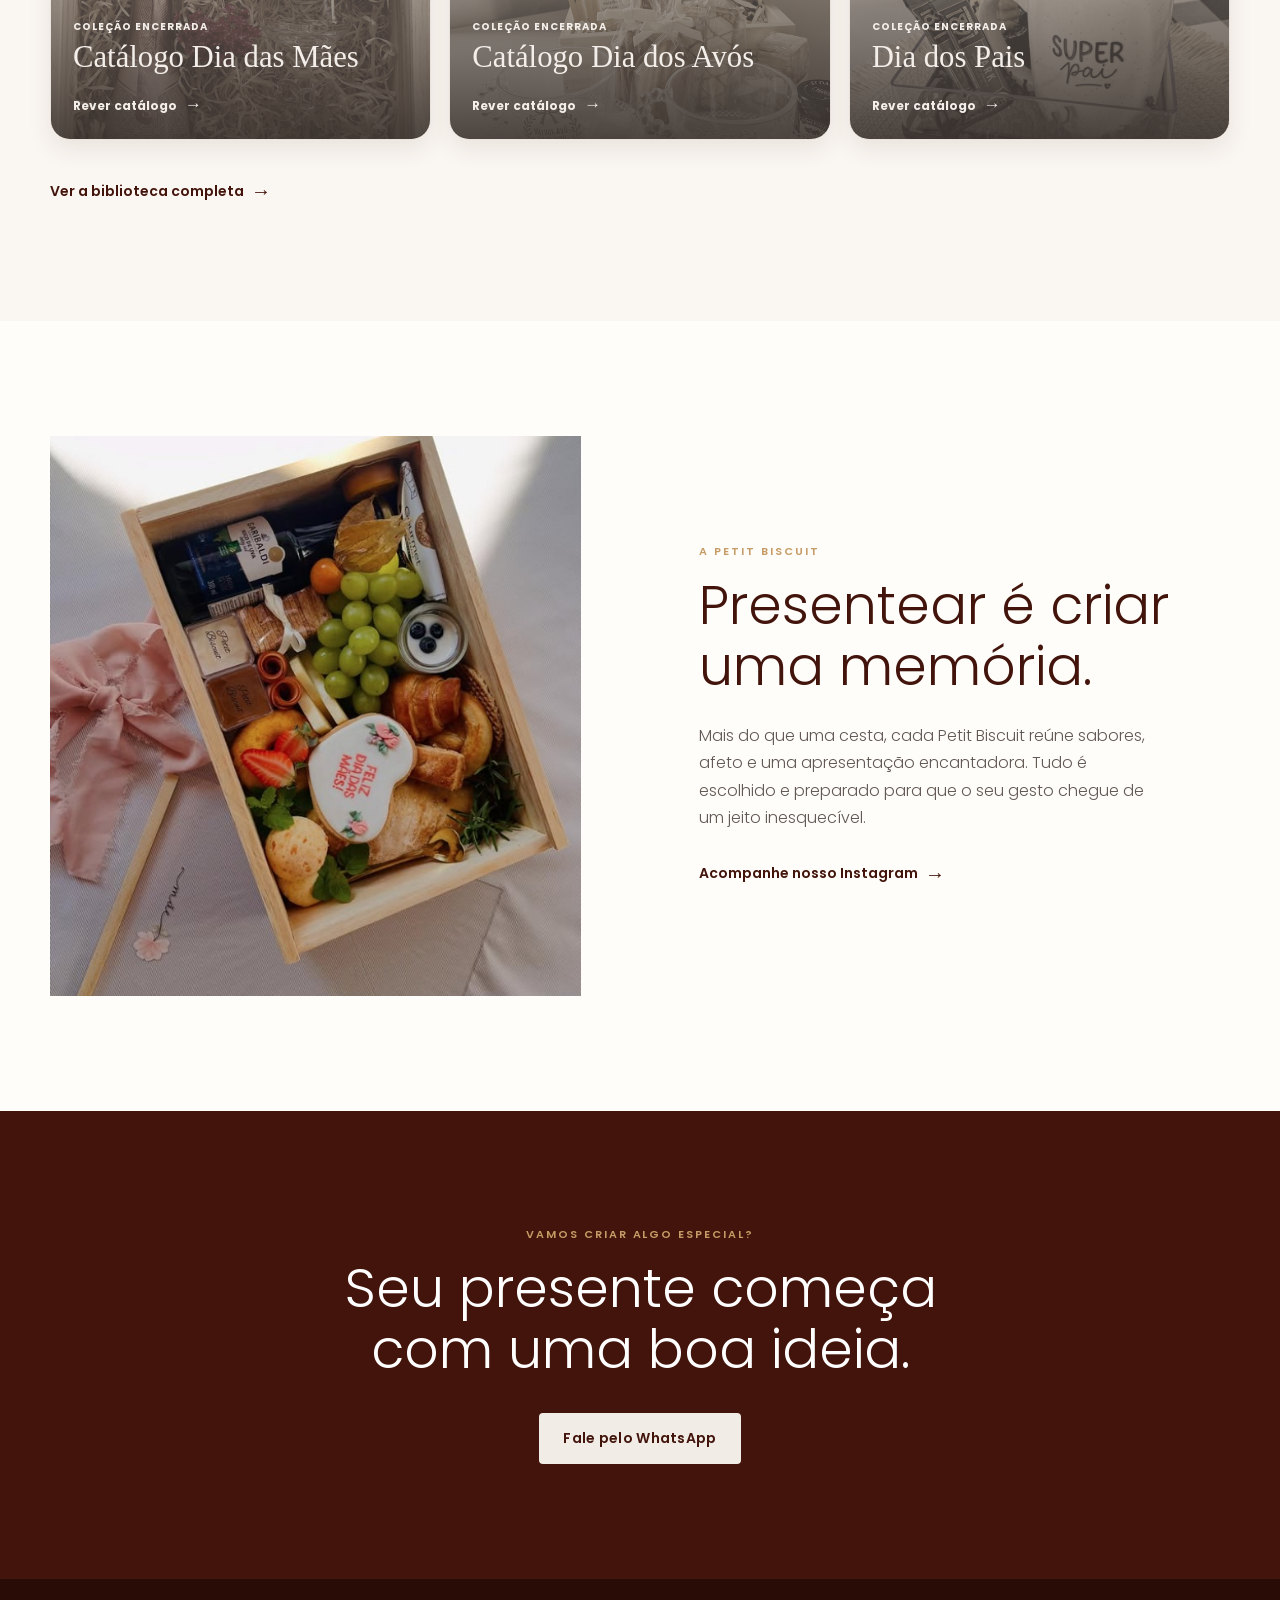
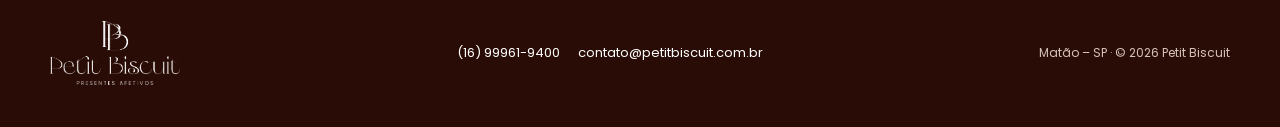
==== commit c0fb3a10: "saa" ====
--- a/index.html
+++ b/index.html
@@ -6,13 +6,16 @@
     <meta name="description" content="Presentes artesanais e cestas especiais para celebrar momentos únicos.">
     <title>Petit Biscuit | Presentes que transformam momentos</title>
     <link rel="icon" href="img/favicon.png">
-    <link rel="stylesheet" href="css/style.css?v=20260820-1">
-    <style>.logo img{filter:none;width:240px}@media(max-width:760px){.logo img{width:190px}}.musica-toggle{position:fixed;right:22px;bottom:22px;z-index:20;border:0;border-radius:30px;padding:13px 18px;background:#603326;color:#fff;font:700 13px Arial,sans-serif;box-shadow:0 8px 20px rgba(40,20,15,.25);cursor:pointer}.musica-toggle:hover{background:#a65f47}.musica-player{display:none}@media(max-width:760px){.musica-toggle{right:14px;bottom:14px;padding:12px 15px}}</style>
+    <link rel="preconnect" href="https://fonts.googleapis.com">
+    <link rel="preconnect" href="https://fonts.gstatic.com" crossorigin>
+    <link href="https://fonts.googleapis.com/css2?family=Poppins:ital,wght@0,300;0,400;0,500;0,600;0,700;1,300&display=swap" rel="stylesheet">
+    <link rel="stylesheet" href="css/style.css?v=20261011-2">
+    <style>.logo img{filter:none;width:240px}@media(max-width:760px){.logo img{width:190px}}.botao--principal,.hero__acoes .botao--principal{background:#42140B !important;color:#fff !important;border:1px solid rgba(255,255,255,.2)}.botao--principal:hover,.hero__acoes .botao--principal:hover{background:#5c1d10 !important}.musica-toggle{position:fixed;right:22px;bottom:22px;z-index:20;border:0;border-radius:30px;padding:13px 18px;background:#42140B;color:#fff;font:600 13px 'Poppins',Arial,sans-serif;box-shadow:0 8px 20px rgba(40,10,5,.3);cursor:pointer;transition:.2s}.musica-toggle:hover{background:#5c1d10;transform:translateY(-2px)}.musica-player{display:none}@media(max-width:760px){.musica-toggle{right:14px;bottom:14px;padding:12px 15px}}</style>
 </head>
 <body>
     <header class="cabecalho">
         <div class="container navegacao">
-            <a class="logo" href="#inicio" aria-label="Petit Biscuit - Início"><img src="img/Ativo 14.png" alt="Petit Biscuit"></a>
+            <a class="logo" href="#inicio" aria-label="Petit Biscuit - Início"><img src="img/Ativo 17.png" alt="Petit Biscuit"></a>
             <button class="menu-toggle" type="button" aria-expanded="false" aria-controls="menu-principal"><span></span><span></span><span></span><span class="visually-hidden">Abrir menu</span></button>
             <nav id="menu-principal">
                 <a href="#colecoes">Coleções</a>
@@ -75,7 +78,7 @@
         <section class="chamada-final"><div class="container"><p class="eyebrow">Vamos criar algo especial?</p><h2>Seu presente começa<br>com uma boa ideia.</h2><a class="botao botao--claro" href="https://wa.me/5516999619400" target="_blank" rel="noopener">Fale pelo WhatsApp</a></div></section>
     </main>
 
-    <footer><div class="container rodape"><a class="logo" href="#inicio"><img src="img/Ativo 14.png" alt="Petit Biscuit"></a><div><a href="tel:+5516999619400">(16) 99961-9400</a><a href="mailto:contato@petitbiscuit.com.br">contato@petitbiscuit.com.br</a></div><p>Matão – SP · © <span class="ano"></span> Petit Biscuit</p></div></footer>
+    <footer><div class="container rodape"><a class="logo" href="#inicio"><img src="img/Ativo 17.png" alt="Petit Biscuit"></a><div><a href="tel:+5516999619400">(16) 99961-9400</a><a href="mailto:contato@petitbiscuit.com.br">contato@petitbiscuit.com.br</a></div><p>Matão – SP · © <span class="ano"></span> Petit Biscuit</p></div></footer>
 
     <div class="contato-modal" id="contato-modal" hidden>
         <div class="contato-modal__fundo" data-fechar-contato></div>
--- a/css/style.css
+++ b/css/style.css
@@ -1,8 +1,9 @@
-:root{--vinho:#603326;--terracota:#a65f47;--areia:#f6f0ea;--creme:#fffdf9;--dourado:#c69b65;--texto:#342b27}*{box-sizing:border-box;margin:0;padding:0}html{scroll-behavior:smooth}body{background:var(--creme);color:var(--texto);font-family:Arial,Helvetica,sans-serif;line-height:1.5}.container{width:min(1180px,calc(100% - 48px));margin:auto}.visually-hidden{position:absolute;width:1px;height:1px;overflow:hidden;clip:rect(0 0 0 0);white-space:nowrap}.cabecalho{position:absolute;inset:0 0 auto;z-index:10;color:#fff}.navegacao{min-height:96px;display:flex;align-items:center;justify-content:space-between}.logo img{width:155px;height:auto;display:block;filter:brightness(0) invert(1)}nav{display:flex;align-items:center;gap:30px}nav a,.contato-toggle{color:inherit;text-decoration:none;font-size:14px;font-weight:bold;letter-spacing:.02em;border:0;background:none;font-family:inherit;cursor:pointer}.contato-toggle{border:1px solid rgba(255,255,255,.65);padding:11px 17px;border-radius:30px}.menu-toggle{display:none}.hero{min-height:720px;position:relative;isolation:isolate;display:flex;align-items:center;color:#fff;background:linear-gradient(90deg,rgba(42,22,17,.82) 0%,rgba(42,22,17,.52) 42%,rgba(42,22,17,.08) 72%),url('../img/hero.jpg') center 43%/cover}.hero__conteudo{padding-top:65px}.eyebrow{text-transform:uppercase;color:var(--dourado);font-size:11px;letter-spacing:.18em;font-weight:700;margin-bottom:15px}.hero h1,.secao h2,.sobre h2,.chamada-final h2{font-family:Georgia,'Times New Roman',serif;line-height:1.05;font-weight:400}.hero h1{font-size:clamp(45px,6vw,78px);max-width:750px}.hero h1 em{color:#f5cda7}.hero__texto{max-width:470px;margin-top:24px;font-size:18px;color:#fffaf5}.hero__acoes{display:flex;gap:20px;align-items:center;margin-top:35px}.botao{display:inline-flex;justify-content:center;align-items:center;text-decoration:none;font-weight:bold;border-radius:3px;padding:15px 24px;transition:.2s;font-size:14px}.botao--principal{background:var(--terracota);color:#fff}.botao--principal:hover{background:#874633;transform:translateY(-2px)}.botao--texto{color:#fff;padding-left:0}.botao--texto span,.link-seta span{font-size:20px;margin-left:7px}.hero__rolar{position:absolute;left:50%;bottom:27px;transform:translateX(-50%);color:#fff;text-decoration:none;text-transform:uppercase;letter-spacing:.14em;font-size:10px}.hero__rolar span{display:block;text-align:center;font-size:18px}.diferenciais{background:var(--vinho);color:#fff}.diferenciais__grade{display:grid;grid-template-columns:repeat(3,1fr);padding:28px 0}.diferenciais p{padding:2px 35px;border-right:1px solid rgba(255,255,255,.25);text-align:center}.diferenciais p:last-child{border:0}.diferenciais strong,.diferenciais span{display:block}.diferenciais strong{font-family:Georgia,serif;font-size:20px;font-weight:400}.diferenciais span{font-size:12px;opacity:.7}.secao{padding:115px 0}.secao__cabecalho{display:flex;justify-content:space-between;gap:50px;align-items:end;margin-bottom:48px}.secao h2,.sobre h2,.chamada-final h2{font-size:clamp(38px,4.5vw,58px);color:var(--vinho)}.secao__cabecalho>p{max-width:300px;color:#6c625d}.colecoes{background:#faf6f1}.colecoes__grade{display:grid;grid-template-columns:1.25fr 1fr 1fr;gap:18px}.colecao-card{height:390px;padding:31px;display:flex;flex-direction:column;justify-content:end;border-radius:4px;text-decoration:none;color:#fff;position:relative;overflow:hidden;background:var(--vinho);transition:transform .25s,box-shadow .25s}.colecao-card:hover{transform:translateY(-7px);box-shadow:0 20px 30px rgba(73,39,28,.2)}.colecao-card--destaque{background:linear-gradient(0deg,rgba(48,25,17,.8),rgba(48,25,17,.07)),url('../img/hero.jpg') center/cover}.colecao-card--cafe{background:#bd8b6b;color:#fff}.colecao-card--pedido{background:#f0e1d4;color:var(--vinho)}.colecao-card span{position:absolute;top:27px;left:30px;text-transform:uppercase;letter-spacing:.14em;font-size:10px;font-weight:bold}.colecao-card h3{font:400 36px/1.05 Georgia,serif;margin-bottom:12px}.colecao-card p{font-size:14px;max-width:270px}.colecao-card b{margin-top:25px;font-size:13px}.colecao-card i{font-style:normal;font-size:19px;margin-left:7px}.link-seta{display:inline-flex;align-items:center;margin-top:36px;color:var(--vinho);font-weight:bold;text-decoration:none;font-size:14px}.sobre{padding:115px 0}.sobre__grade{display:grid;grid-template-columns:1fr 1fr;gap:10%;align-items:center}.sobre__imagem{height:560px;overflow:hidden}.sobre__imagem img{width:100%;height:100%;object-fit:cover}.sobre__conteudo>p:not(.eyebrow){margin-top:24px;max-width:460px;color:#625853;font-size:17px}.sobre__conteudo .link-seta{margin-top:28px}.chamada-final{padding:115px 0;text-align:center;background:var(--vinho);color:#fff}.chamada-final h2{color:#fff;margin-bottom:32px}.botao--claro{background:#f8e7d7;color:var(--vinho)}footer{padding:42px 0;background:#2f1b15;color:#fff}.rodape{display:flex;align-items:center;justify-content:space-between;gap:28px}.rodape .logo img{width:130px}.rodape>div{display:flex;gap:18px}.rodape a{color:#fff;text-decoration:none;font-size:13px}.rodape p{font-size:12px;color:#d5c2b8}.contato-modal[hidden]{display:none}.contato-modal{position:fixed;inset:0;z-index:100;display:grid;place-items:center;padding:20px}.contato-modal__fundo{position:absolute;inset:0;background:rgba(32,16,12,.64)}.contato-modal__conteudo{position:relative;width:min(100%,430px);padding:45px 34px 38px;border-radius:5px;background:#fff;text-align:center;box-shadow:0 24px 60px rgba(0,0,0,.28)}.contato-modal__conteudo h2{font:400 35px/1.1 Georgia,serif;color:var(--vinho);margin-bottom:14px}.contato-modal__conteudo>p:not(.eyebrow){color:#6c625d;margin-bottom:25px}.contato-modal__conteudo .botao{width:100%}.contato-modal__email{display:inline-block;color:var(--vinho);font-size:13px;margin-top:20px}.contato-modal__fechar{position:absolute;right:12px;top:8px;background:none;border:0;color:var(--vinho);cursor:pointer;font-size:30px;width:38px;height:38px}.contato-modal__fechar:focus-visible{outline:2px solid var(--dourado)}
-@media(max-width:760px){.container{width:min(100% - 36px,1180px)}.navegacao{min-height:76px}.logo img{width:128px}.menu-toggle{display:flex;flex-direction:column;gap:5px;border:0;background:none;padding:9px;cursor:pointer}.menu-toggle span:not(.visually-hidden){width:23px;height:2px;background:#fff}.menu-toggle[aria-expanded="true"]+nav{display:flex}nav{display:none;position:absolute;top:76px;left:0;right:0;padding:25px 18px;background:var(--vinho);flex-direction:column;align-items:stretch;gap:20px;text-align:center}.contato-toggle{padding:12px}.hero{min-height:670px;background-position:56% center}.hero__conteudo{padding-top:85px}.hero h1{font-size:48px}.hero__texto{font-size:16px;max-width:340px}.hero__acoes{align-items:flex-start;flex-direction:column;gap:10px}.diferenciais__grade{grid-template-columns:1fr;padding:18px 0;gap:15px}.diferenciais p{border-right:0;padding:0}.secao,.sobre,.chamada-final{padding:78px 0}.secao__cabecalho{display:block}.secao__cabecalho>p{margin-top:18px}.colecoes__grade{grid-template-columns:1fr}.colecao-card{height:300px}.sobre__grade{grid-template-columns:1fr;gap:42px}.sobre__imagem{height:400px}.rodape{flex-direction:column;text-align:center}.rodape>div{flex-direction:column;gap:5px}.chamada-final h2{font-size:43px}}
+@import url('https://fonts.googleapis.com/css2?family=Poppins:ital,wght@0,300;0,400;0,500;0,600;0,700;1,300&display=swap');
+:root{--vinho:#42140B;--terracota:#42140B;--areia:#F1ECE6;--creme:#fffdf9;--dourado:#c69b65;--texto:#342b27}*{box-sizing:border-box;margin:0;padding:0}html{scroll-behavior:smooth}body{background:var(--creme);color:var(--texto);font-family:'Poppins',Arial,Helvetica,sans-serif;line-height:1.5}.container{width:min(1180px,calc(100% - 48px));margin:auto}.visually-hidden{position:absolute;width:1px;height:1px;overflow:hidden;clip:rect(0 0 0 0);white-space:nowrap}.cabecalho{position:sticky;top:0;left:0;right:0;z-index:100;background:#42140B;color:#fff;box-shadow:0 4px 18px rgba(40,10,5,.25)}.navegacao{min-height:88px;display:flex;align-items:center;justify-content:space-between}.logo img{width:155px;height:auto;display:block;filter:brightness(0) invert(1)}nav{display:flex;align-items:center;gap:30px}nav a,.contato-toggle{color:inherit;text-decoration:none;font-size:14px;font-weight:500;letter-spacing:.02em;border:0;background:none;font-family:inherit;cursor:pointer}.contato-toggle{border:1px solid rgba(255,255,255,.65);padding:11px 17px;border-radius:30px;transition:.2s}.contato-toggle:hover{background:rgba(255,255,255,.15)}.menu-toggle{display:none}.hero{min-height:680px;position:relative;isolation:isolate;display:flex;align-items:center;color:#fff;background:linear-gradient(90deg,rgba(42,22,17,.82) 0%,rgba(42,22,17,.52) 42%,rgba(42,22,17,.08) 72%),url('../img/hero.jpg') center 43%/cover}.hero__conteudo{padding-top:45px}.eyebrow{text-transform:uppercase;color:var(--dourado);font-size:11px;letter-spacing:.18em;font-weight:600;margin-bottom:15px}.hero h1,.secao h2,.sobre h2,.chamada-final h2{font-family:'Poppins',Georgia,serif;line-height:1.15;font-weight:300}.hero h1{font-size:clamp(42px,5.5vw,72px);max-width:750px}.hero h1 em{color:#f5cda7;font-style:italic;font-weight:400}.hero__texto{max-width:470px;margin-top:24px;font-size:17px;color:#fffaf5;font-weight:300}.hero__acoes{display:flex;gap:20px;align-items:center;margin-top:35px}.botao{display:inline-flex;justify-content:center;align-items:center;text-decoration:none;font-weight:600;border-radius:4px;padding:15px 24px;transition:.2s;font-size:14px;letter-spacing:.02em}.botao--principal{background:#42140B;color:#fff;border:1px solid rgba(255,255,255,.2)}.botao--principal:hover{background:#5c1d10;transform:translateY(-2px);box-shadow:0 6px 18px rgba(66,20,11,.35)}.botao--texto{color:#fff;padding-left:0}.botao--texto span,.link-seta span{font-size:20px;margin-left:7px}.hero__rolar{position:absolute;left:50%;bottom:27px;transform:translateX(-50%);color:#fff;text-decoration:none;text-transform:uppercase;letter-spacing:.14em;font-size:10px}.hero__rolar span{display:block;text-align:center;font-size:18px}.diferenciais{background:#42140B;color:#fff}.diferenciais__grade{display:grid;grid-template-columns:repeat(3,1fr);padding:28px 0}.diferenciais p{padding:2px 35px;border-right:1px solid rgba(255,255,255,.2);text-align:center}.diferenciais p:last-child{border:0}.diferenciais strong,.diferenciais span{display:block}.diferenciais strong{font-family:'Poppins',sans-serif;font-size:19px;font-weight:500;letter-spacing:.02em}.diferenciais span{font-size:12px;opacity:.78;font-weight:300}.secao{padding:115px 0}.secao__cabecalho{display:flex;justify-content:space-between;gap:50px;align-items:end;margin-bottom:48px}.secao h2,.sobre h2,.chamada-final h2{font-size:clamp(36px,4.2vw,54px);color:#42140B}.secao__cabecalho>p{max-width:300px;color:#6c625d}.colecoes{background:#faf6f1}.colecoes__grade{display:grid;grid-template-columns:1.25fr 1fr 1fr;gap:18px}.colecao-card{height:390px;padding:31px;display:flex;flex-direction:column;justify-content:end;border-radius:4px;text-decoration:none;color:#fff;position:relative;overflow:hidden;background:#42140B;transition:transform .25s,box-shadow .25s}.colecao-card:hover{transform:translateY(-7px);box-shadow:0 20px 30px rgba(66,20,11,.25)}.colecao-card--destaque{background:linear-gradient(0deg,rgba(48,25,17,.8),rgba(48,25,17,.07)),url('../img/hero.jpg') center/cover}.colecao-card--cafe{background:#bd8b6b;color:#fff}.colecao-card--pedido{background:#f0e1d4;color:#42140B}.colecao-card span{position:absolute;top:27px;left:30px;text-transform:uppercase;letter-spacing:.14em;font-size:10px;font-weight:600}.colecao-card h3{font:300 32px/1.1 'Poppins',sans-serif;margin-bottom:12px}.colecao-card p{font-size:14px;max-width:270px;font-weight:300}.colecao-card b{margin-top:25px;font-size:13px}.colecao-card i{font-style:normal;font-size:19px;margin-left:7px}.link-seta{display:inline-flex;align-items:center;margin-top:36px;color:#42140B;font-weight:600;text-decoration:none;font-size:14px}.sobre{padding:115px 0}.sobre__grade{display:grid;grid-template-columns:1fr 1fr;gap:10%;align-items:center}.sobre__imagem{height:560px;overflow:hidden}.sobre__imagem img{width:100%;height:100%;object-fit:cover}.sobre__conteudo>p:not(.eyebrow){margin-top:24px;max-width:460px;color:#625853;font-size:16px;font-weight:300;line-height:1.7}.sobre__conteudo .link-seta{margin-top:28px}.chamada-final{padding:115px 0;text-align:center;background:#42140B;color:#fff}.chamada-final h2{color:#fff;margin-bottom:32px}.botao--claro{background:#F1ECE6;color:#42140B}.botao--claro:hover{background:#fff;transform:translateY(-2px)}footer{padding:42px 0;background:#2a0c06;color:#fff}.rodape{display:flex;align-items:center;justify-content:space-between;gap:28px}.rodape .logo img{width:130px}.rodape>div{display:flex;gap:18px}.rodape a{color:#fff;text-decoration:none;font-size:13px}.rodape p{font-size:12px;color:#d5c2b8}.contato-modal[hidden]{display:none}.contato-modal{position:fixed;inset:0;z-index:100;display:grid;place-items:center;padding:20px}.contato-modal__fundo{position:absolute;inset:0;background:rgba(32,16,12,.64)}.contato-modal__conteudo{position:relative;width:min(100%,430px);padding:45px 34px 38px;border-radius:5px;background:#fff;text-align:center;box-shadow:0 24px 60px rgba(0,0,0,.28)}.contato-modal__conteudo h2{font:300 32px/1.1 'Poppins',sans-serif;color:#42140B;margin-bottom:14px}.contato-modal__conteudo>p:not(.eyebrow){color:#6c625d;margin-bottom:25px}.contato-modal__conteudo .botao{width:100%}.contato-modal__email{display:inline-block;color:#42140B;font-size:13px;margin-top:20px}.contato-modal__fechar{position:absolute;right:12px;top:8px;background:none;border:0;color:#42140B;cursor:pointer;font-size:30px;width:38px;height:38px}.contato-modal__fechar:focus-visible{outline:2px solid var(--dourado)}
+@media(max-width:760px){.container{width:min(100% - 36px,1180px)}.navegacao{min-height:76px}.logo img{width:128px}.menu-toggle{display:flex;flex-direction:column;gap:5px;border:0;background:none;padding:9px;cursor:pointer}.menu-toggle span:not(.visually-hidden){width:23px;height:2px;background:#fff}.menu-toggle[aria-expanded="true"]+nav{display:flex}nav{display:none;position:absolute;top:76px;left:0;right:0;padding:25px 18px;background:#42140B;flex-direction:column;align-items:stretch;gap:20px;text-align:center}.contato-toggle{padding:12px}.hero{min-height:640px;background-position:56% center}.hero__conteudo{padding-top:40px}.hero h1{font-size:44px}.hero__texto{font-size:16px;max-width:340px}.hero__acoes{align-items:flex-start;flex-direction:column;gap:10px}.diferenciais__grade{grid-template-columns:1fr;padding:18px 0;gap:15px}.diferenciais p{border-right:0;padding:0}.secao,.sobre,.chamada-final{padding:78px 0}.secao__cabecalho{display:block}.secao__cabecalho>p{margin-top:18px}.colecoes__grade{grid-template-columns:1fr}.colecao-card{height:300px}.sobre__grade{grid-template-columns:1fr;gap:42px}.sobre__imagem{height:400px}.rodape{flex-direction:column;text-align:center}.rodape>div{flex-direction:column;gap:5px}.chamada-final h2{font-size:40px}}
 
 /* Biblioteca de catálogos */
-.biblioteca-cabecalho{max-width:680px;margin-bottom:38px}.biblioteca-cabecalho h2,.biblioteca-cabecalho h1{font:400 clamp(42px,5vw,60px)/1 Georgia,'Times New Roman',serif;color:var(--vinho)}.biblioteca-cabecalho>p:last-child{max-width:570px;margin-top:16px;color:#6c625d}.biblioteca-cabecalho--pagina{margin:0 auto 58px;text-align:center}.cabecalho--interno{position:relative;background:var(--vinho)}.pagina-catalogos{min-height:calc(100vh - 230px);background:#faf6f1}.pagina-catalogos .secao{padding-top:78px}.catalogos-grade{display:grid;grid-template-columns:repeat(3,minmax(0,1fr));gap:18px}.catalogo-card{position:relative;isolation:isolate;display:flex;min-width:0;height:255px;overflow:hidden;padding:22px;border:1px solid rgba(96,51,38,.1);border-radius:20px;color:#fff;text-decoration:none;box-shadow:0 9px 24px rgba(72,42,31,.09)}.catalogo-card::before,.catalogo-card::after{content:"";position:absolute;inset:0;z-index:-2}.catalogo-card::before{background-image:var(--capa);background-position:center;background-size:cover;transition:transform .35s ease,filter .35s ease}.catalogo-card::after{z-index:-1;background:linear-gradient(180deg,rgba(35,20,16,.05) 22%,rgba(35,20,16,.85) 100%)}a.catalogo-card{transition:transform .25s ease,box-shadow .25s ease}a.catalogo-card:hover{transform:translateY(-5px);box-shadow:0 16px 30px rgba(72,42,31,.18)}a.catalogo-card:hover::before{transform:scale(1.035)}.catalogo-card__tag{position:absolute;top:17px;left:17px;padding:6px 9px;border-radius:999px;background:rgba(255,255,255,.88);color:var(--vinho);font-size:9px;font-weight:800;letter-spacing:.12em;text-transform:uppercase;backdrop-filter:blur(5px)}.catalogo-card__tag--novo{background:#f7dfc5;color:#603326;box-shadow:0 3px 12px rgba(39,24,18,.18)}.catalogo-card__ano{position:absolute;top:20px;right:18px;color:rgba(255,255,255,.78);font:400 15px Georgia,serif;letter-spacing:.08em}.catalogo-card__conteudo{align-self:flex-end;width:100%}.catalogo-card__conteudo small,.catalogo-card__conteudo time{display:block;margin-bottom:7px;font-size:10px;font-weight:700;letter-spacing:.1em;text-transform:uppercase}.catalogo-card__conteudo h3{font:400 clamp(24px,2.4vw,32px)/1.05 Georgia,'Times New Roman',serif}.catalogo-card__acao{display:block;margin-top:18px;font-size:12px;font-weight:700}.catalogo-card__acao b{margin-left:5px;font-size:17px}.catalogo-card--atual::before{background-position:center 52%}.catalogo-card--passado::before{filter:grayscale(.72) sepia(.2);opacity:.7}.catalogo-card--passado::after{background:linear-gradient(180deg,rgba(67,55,48,.2),rgba(54,46,42,.88))}.catalogo-card--passado{color:#f3eee9}.catalogo-card--embreve{color:var(--vinho);box-shadow:none}.catalogo-card--embreve::after{display:none}.catalogo-card--embreve .catalogo-card__tag{background:rgba(255,255,255,.65)}.catalogo-card--embreve .catalogo-card__acao{color:rgba(96,51,38,.62)}.catalogo-card--cliente{background:radial-gradient(circle at 82% 18%,rgba(255,255,255,.65) 0 7%,transparent 7.5%),linear-gradient(145deg,#ead9ca,#d9bda6)}.catalogo-card--criancas{background:radial-gradient(circle at 80% 22%,#f7dfb2 0 9%,transparent 9.5%),radial-gradient(circle at 23% 24%,#dcb4ac 0 7%,transparent 7.5%),linear-gradient(145deg,#f2dfd6,#e9c8aa)}.catalogo-card--professores{background:linear-gradient(135deg,rgba(255,255,255,.35) 25%,transparent 25%) -20px 0/40px 40px,linear-gradient(145deg,#dfd3bf,#cbb89b)}.catalogos-grupo{margin-top:54px}.catalogos-grupo:first-of-type{margin-top:0}.catalogos-grupo>h2{margin-bottom:18px;color:var(--vinho);font:400 24px/1.2 Georgia,'Times New Roman',serif}.catalogos-grupo--arquivo{padding-top:45px;border-top:1px solid #e4d8cf}.catalogos-grupo .catalogos-grade{grid-template-columns:repeat(3,minmax(0,1fr))}
+.biblioteca-cabecalho{max-width:680px;margin-bottom:38px}.biblioteca-cabecalho h2,.biblioteca-cabecalho h1{font:400 clamp(42px,5vw,60px)/1 Georgia,'Times New Roman',serif;color:var(--vinho)}.biblioteca-cabecalho>p:last-child{max-width:570px;margin-top:16px;color:#6c625d}.biblioteca-cabecalho--pagina{margin:0 auto 58px;text-align:center}.cabecalho--interno{position:relative;background:var(--vinho)}.pagina-catalogos{min-height:calc(100vh - 230px);background:#faf6f1}.pagina-catalogos .secao{padding-top:78px}.catalogos-grade{display:grid;grid-template-columns:repeat(3,minmax(0,1fr));gap:18px}.catalogo-card{position:relative;isolation:isolate;display:flex;min-width:0;height:255px;overflow:hidden;padding:22px;border:1px solid rgba(96,51,38,.1);border-radius:20px;color:#fff;text-decoration:none;box-shadow:0 9px 24px rgba(72,42,31,.09)}.catalogo-card::before,.catalogo-card::after{content:"";position:absolute;inset:0;z-index:-2}.catalogo-card::before{background-image:var(--capa);background-position:center;background-size:cover;transition:transform .35s ease,filter .35s ease}.catalogo-card::after{z-index:-1;background:linear-gradient(180deg,rgba(35,20,16,.05) 22%,rgba(35,20,16,.85) 100%)}a.catalogo-card{transition:transform .25s ease,box-shadow .25s ease}a.catalogo-card:hover{transform:translateY(-5px);box-shadow:0 16px 30px rgba(72,42,31,.18)}a.catalogo-card:hover::before{transform:scale(1.035)}.catalogo-card__tag{position:absolute;top:17px;left:17px;padding:6px 9px;border-radius:999px;background:rgba(255,255,255,.88);color:var(--vinho);font-size:9px;font-weight:800;letter-spacing:.12em;text-transform:uppercase;backdrop-filter:blur(5px)}.catalogo-card__tag--novo{background:#f7dfc5;color:#42140B;box-shadow:0 3px 12px rgba(39,24,18,.18)}.catalogo-card__ano{position:absolute;top:20px;right:18px;color:rgba(255,255,255,.78);font:400 15px Georgia,serif;letter-spacing:.08em}.catalogo-card__conteudo{align-self:flex-end;width:100%}.catalogo-card__conteudo small,.catalogo-card__conteudo time{display:block;margin-bottom:7px;font-size:10px;font-weight:700;letter-spacing:.1em;text-transform:uppercase}.catalogo-card__conteudo h3{font:400 clamp(24px,2.4vw,32px)/1.05 Georgia,'Times New Roman',serif}.catalogo-card__acao{display:block;margin-top:18px;font-size:12px;font-weight:700}.catalogo-card__acao b{margin-left:5px;font-size:17px}.catalogo-card--atual::before{background-position:center 52%}.catalogo-card--passado::before{filter:grayscale(.72) sepia(.2);opacity:.7}.catalogo-card--passado::after{background:linear-gradient(180deg,rgba(67,55,48,.2),rgba(54,46,42,.88))}.catalogo-card--passado{color:#f3eee9}.catalogo-card--embreve{color:var(--vinho);box-shadow:none}.catalogo-card--embreve::after{display:none}.catalogo-card--embreve .catalogo-card__tag{background:rgba(255,255,255,.65)}.catalogo-card--embreve .catalogo-card__acao{color:rgba(96,51,38,.62)}.catalogo-card--cliente{background:radial-gradient(circle at 82% 18%,rgba(255,255,255,.65) 0 7%,transparent 7.5%),linear-gradient(145deg,#ead9ca,#d9bda6)}.catalogo-card--criancas{background:radial-gradient(circle at 80% 22%,#f7dfb2 0 9%,transparent 9.5%),radial-gradient(circle at 23% 24%,#dcb4ac 0 7%,transparent 7.5%),linear-gradient(145deg,#f2dfd6,#e9c8aa)}.catalogo-card--professores{background:linear-gradient(135deg,rgba(255,255,255,.35) 25%,transparent 25%) -20px 0/40px 40px,linear-gradient(145deg,#dfd3bf,#cbb89b)}.catalogos-grupo{margin-top:54px}.catalogos-grupo:first-of-type{margin-top:0}.catalogos-grupo>h2{margin-bottom:18px;color:var(--vinho);font:400 24px/1.2 Georgia,'Times New Roman',serif}.catalogos-grupo--arquivo{padding-top:45px;border-top:1px solid #e4d8cf}.catalogos-grupo .catalogos-grade{grid-template-columns:repeat(3,minmax(0,1fr))}
 
 @media(max-width:900px){.catalogos-grade,.catalogos-grupo .catalogos-grade{grid-template-columns:repeat(2,minmax(0,1fr))}}
 @media(max-width:560px){.biblioteca-cabecalho{margin-bottom:28px}.biblioteca-cabecalho--pagina{margin-bottom:38px}.biblioteca-cabecalho h2,.biblioteca-cabecalho h1{font-size:40px}.catalogos-grade,.catalogos-grupo .catalogos-grade{grid-template-columns:repeat(2,minmax(0,1fr));gap:10px}.catalogo-card{height:198px;padding:14px;border-radius:16px}.catalogo-card__tag{top:11px;left:11px;padding:5px 7px;font-size:8px}.catalogo-card__ano{top:13px;right:11px;font-size:12px}.catalogo-card__conteudo small,.catalogo-card__conteudo time{margin-bottom:5px;font-size:9px}.catalogo-card__conteudo h3{font-size:20px}.catalogo-card__acao{margin-top:11px;font-size:9px;line-height:1.2}.catalogo-card__acao b{font-size:13px}.catalogos-grupo{margin-top:40px}.catalogos-grupo>h2{margin-bottom:13px;font-size:21px}.pagina-catalogos .secao{padding-top:50px}}
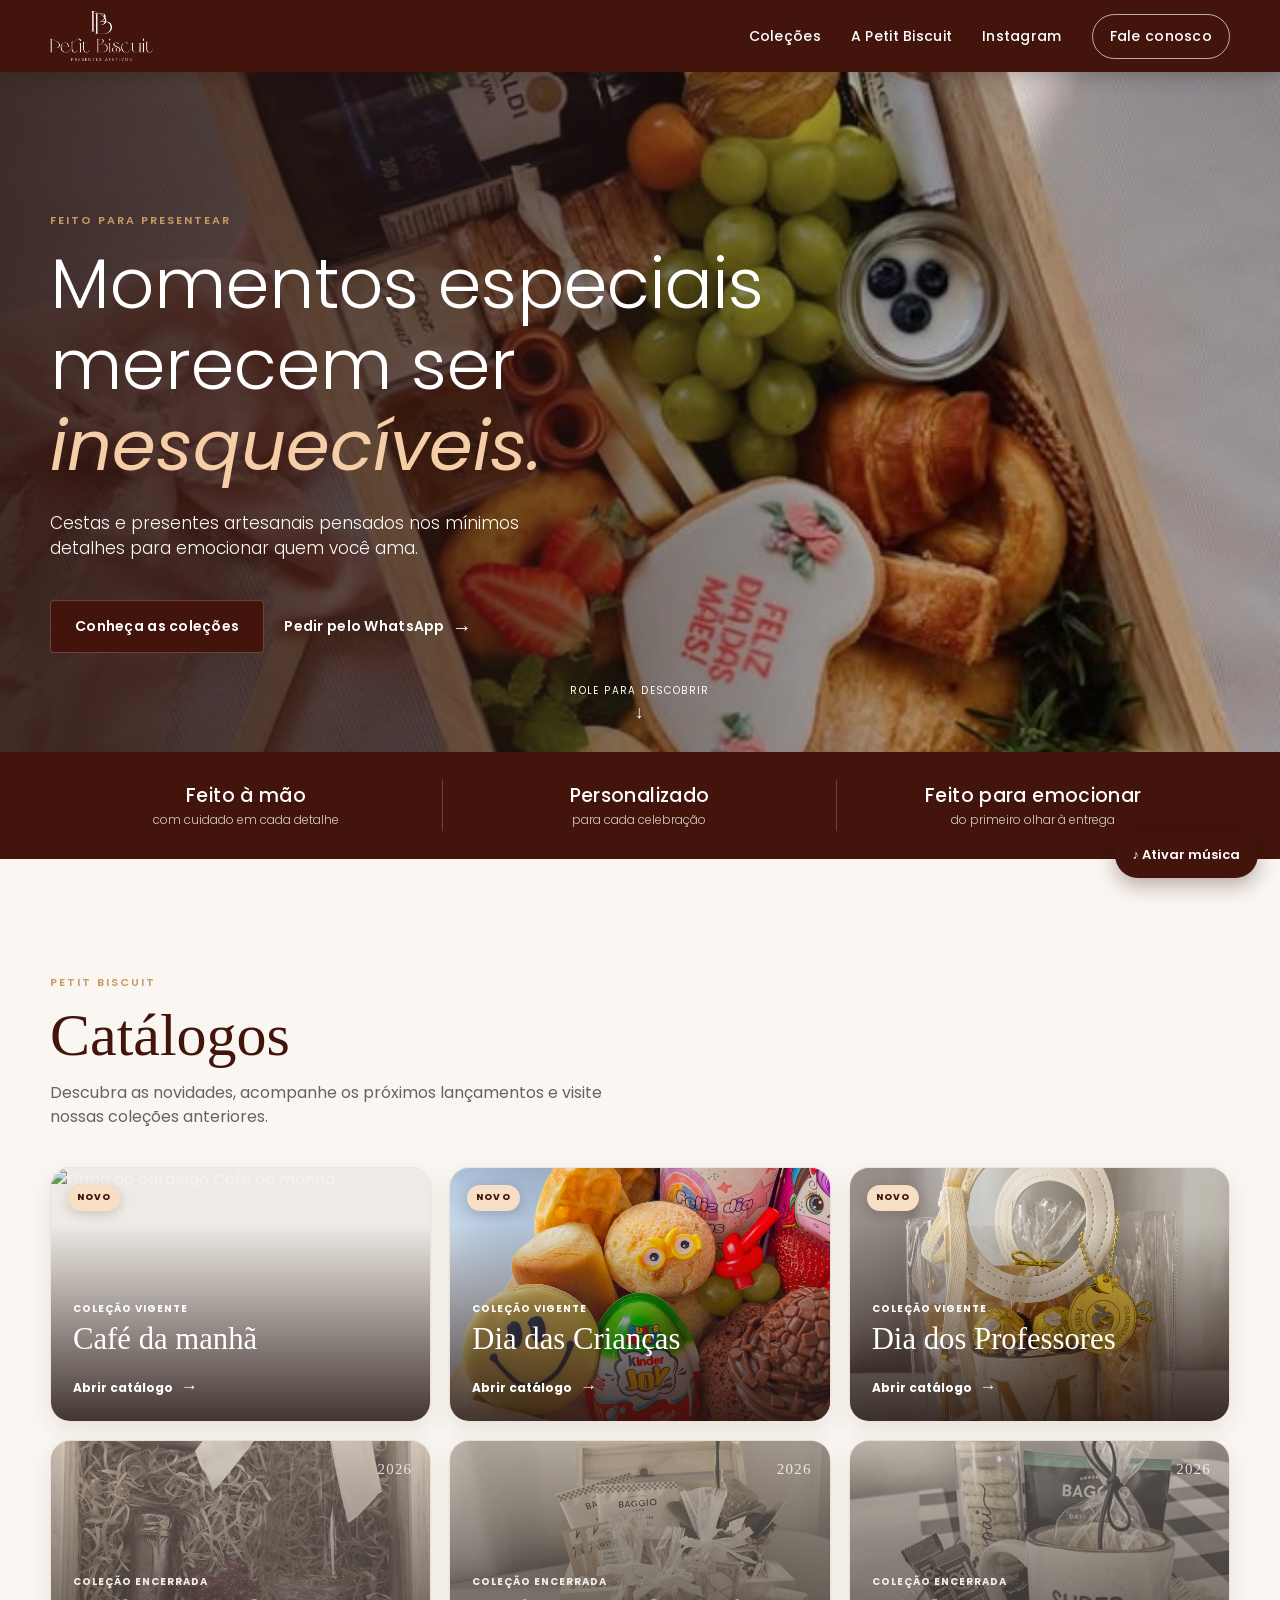
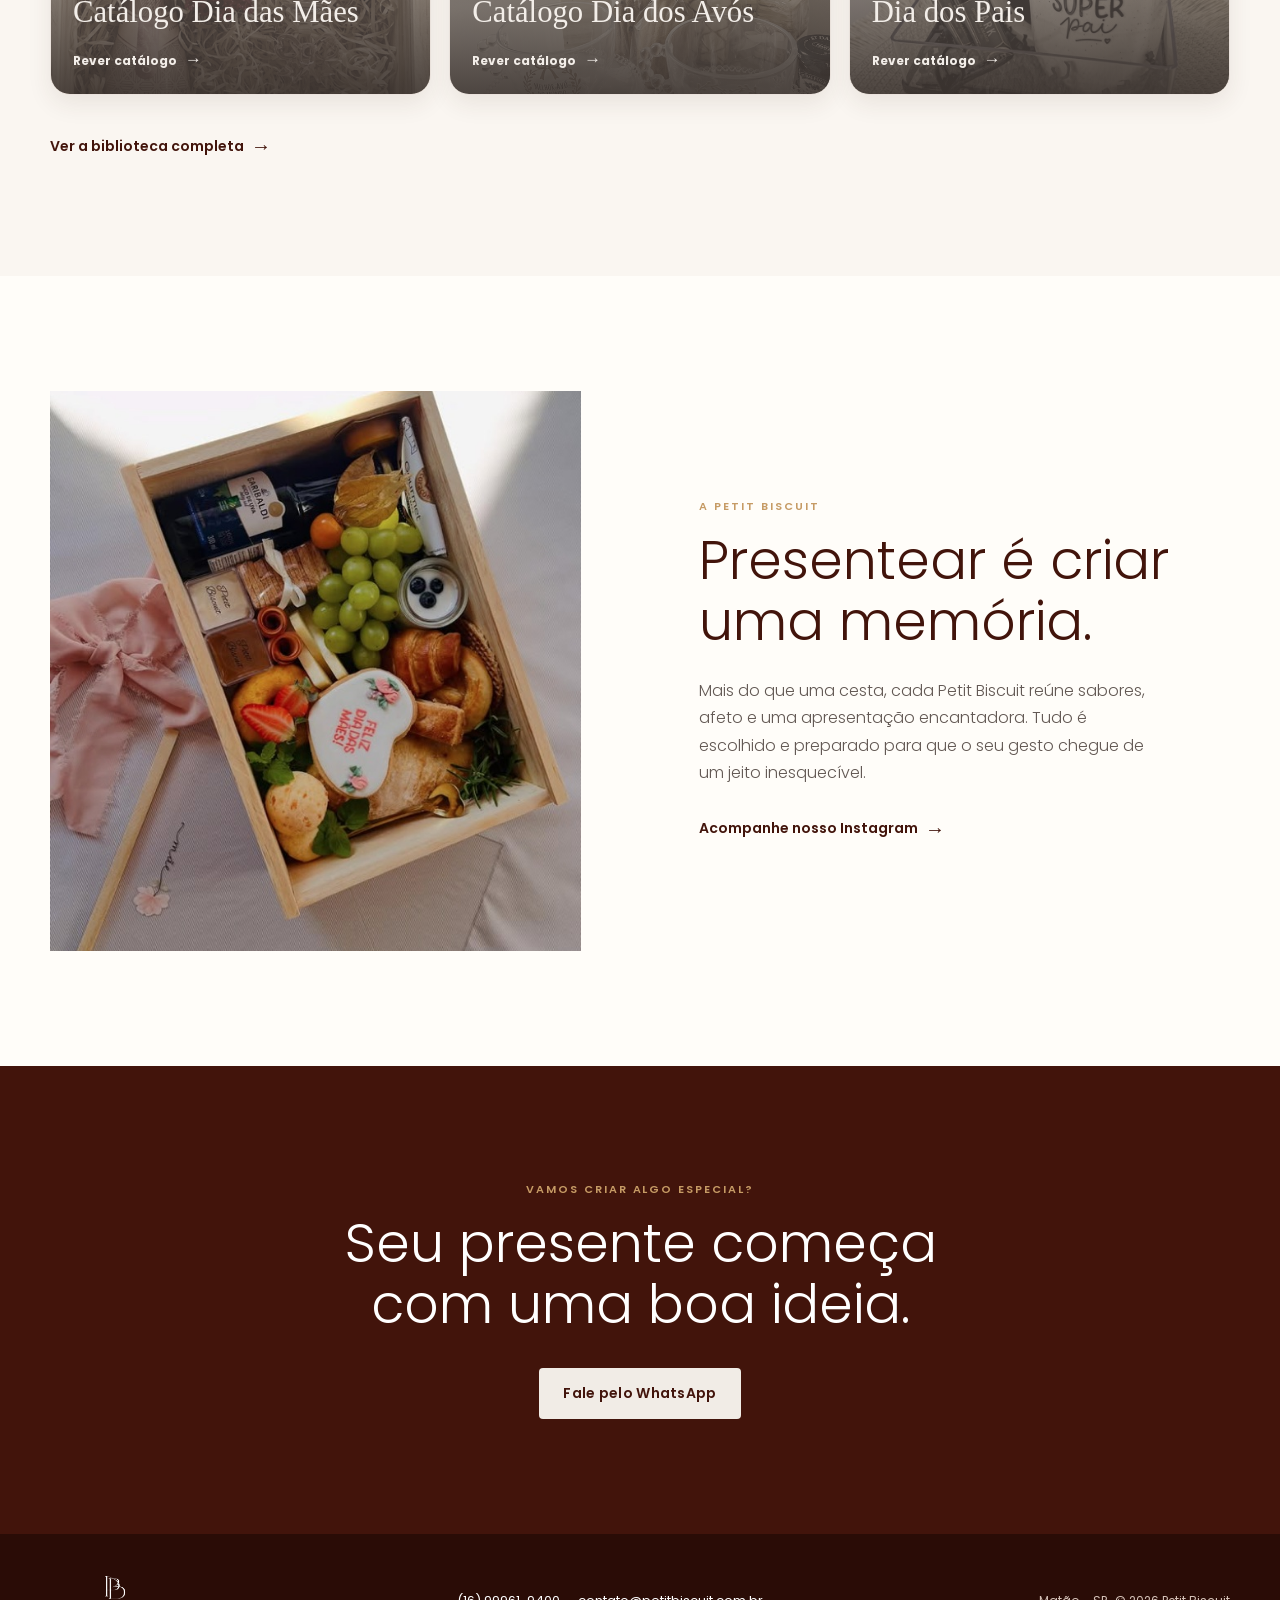
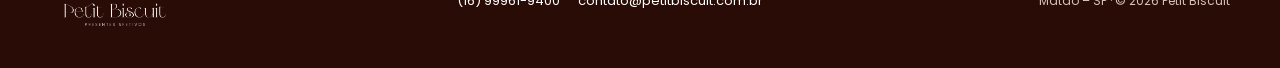
==== commit 3aee4c78: "aaa" ====
--- a/index.html
+++ b/index.html
@@ -9,8 +9,8 @@
     <link rel="preconnect" href="https://fonts.googleapis.com">
     <link rel="preconnect" href="https://fonts.gstatic.com" crossorigin>
     <link href="https://fonts.googleapis.com/css2?family=Poppins:ital,wght@0,300;0,400;0,500;0,600;0,700;1,300&display=swap" rel="stylesheet">
-    <link rel="stylesheet" href="css/style.css?v=20261011-2">
-    <style>.logo img{filter:none;width:240px}@media(max-width:760px){.logo img{width:190px}}.botao--principal,.hero__acoes .botao--principal{background:#42140B !important;color:#fff !important;border:1px solid rgba(255,255,255,.2)}.botao--principal:hover,.hero__acoes .botao--principal:hover{background:#5c1d10 !important}.musica-toggle{position:fixed;right:22px;bottom:22px;z-index:20;border:0;border-radius:30px;padding:13px 18px;background:#42140B;color:#fff;font:600 13px 'Poppins',Arial,sans-serif;box-shadow:0 8px 20px rgba(40,10,5,.3);cursor:pointer;transition:.2s}.musica-toggle:hover{background:#5c1d10;transform:translateY(-2px)}.musica-player{display:none}@media(max-width:760px){.musica-toggle{right:14px;bottom:14px;padding:12px 15px}}</style>
+    <link rel="stylesheet" href="css/style.css?v=20261011-3">
+    <style>.logo img{filter:none;height:50px;width:auto;max-height:50px;display:block;object-fit:contain}@media(max-width:760px){.logo img{height:40px;max-height:40px}}.botao--principal,.hero__acoes .botao--principal{background:#42140B !important;color:#fff !important;border:1px solid rgba(255,255,255,.2)}.botao--principal:hover,.hero__acoes .botao--principal:hover{background:#5c1d10 !important}.musica-toggle{position:fixed;right:22px;bottom:22px;z-index:20;border:0;border-radius:30px;padding:13px 18px;background:#42140B;color:#fff;font:600 13px 'Poppins',Arial,sans-serif;box-shadow:0 8px 20px rgba(40,10,5,.3);cursor:pointer;transition:.2s}.musica-toggle:hover{background:#5c1d10;transform:translateY(-2px)}.musica-player{display:none}@media(max-width:760px){.musica-toggle{right:14px;bottom:14px;padding:12px 15px}}</style>
 </head>
 <body>
     <header class="cabecalho">
--- a/css/style.css
+++ b/css/style.css
@@ -1,6 +1,6 @@
 @import url('https://fonts.googleapis.com/css2?family=Poppins:ital,wght@0,300;0,400;0,500;0,600;0,700;1,300&display=swap');
-:root{--vinho:#42140B;--terracota:#42140B;--areia:#F1ECE6;--creme:#fffdf9;--dourado:#c69b65;--texto:#342b27}*{box-sizing:border-box;margin:0;padding:0}html{scroll-behavior:smooth}body{background:var(--creme);color:var(--texto);font-family:'Poppins',Arial,Helvetica,sans-serif;line-height:1.5}.container{width:min(1180px,calc(100% - 48px));margin:auto}.visually-hidden{position:absolute;width:1px;height:1px;overflow:hidden;clip:rect(0 0 0 0);white-space:nowrap}.cabecalho{position:sticky;top:0;left:0;right:0;z-index:100;background:#42140B;color:#fff;box-shadow:0 4px 18px rgba(40,10,5,.25)}.navegacao{min-height:88px;display:flex;align-items:center;justify-content:space-between}.logo img{width:155px;height:auto;display:block;filter:brightness(0) invert(1)}nav{display:flex;align-items:center;gap:30px}nav a,.contato-toggle{color:inherit;text-decoration:none;font-size:14px;font-weight:500;letter-spacing:.02em;border:0;background:none;font-family:inherit;cursor:pointer}.contato-toggle{border:1px solid rgba(255,255,255,.65);padding:11px 17px;border-radius:30px;transition:.2s}.contato-toggle:hover{background:rgba(255,255,255,.15)}.menu-toggle{display:none}.hero{min-height:680px;position:relative;isolation:isolate;display:flex;align-items:center;color:#fff;background:linear-gradient(90deg,rgba(42,22,17,.82) 0%,rgba(42,22,17,.52) 42%,rgba(42,22,17,.08) 72%),url('../img/hero.jpg') center 43%/cover}.hero__conteudo{padding-top:45px}.eyebrow{text-transform:uppercase;color:var(--dourado);font-size:11px;letter-spacing:.18em;font-weight:600;margin-bottom:15px}.hero h1,.secao h2,.sobre h2,.chamada-final h2{font-family:'Poppins',Georgia,serif;line-height:1.15;font-weight:300}.hero h1{font-size:clamp(42px,5.5vw,72px);max-width:750px}.hero h1 em{color:#f5cda7;font-style:italic;font-weight:400}.hero__texto{max-width:470px;margin-top:24px;font-size:17px;color:#fffaf5;font-weight:300}.hero__acoes{display:flex;gap:20px;align-items:center;margin-top:35px}.botao{display:inline-flex;justify-content:center;align-items:center;text-decoration:none;font-weight:600;border-radius:4px;padding:15px 24px;transition:.2s;font-size:14px;letter-spacing:.02em}.botao--principal{background:#42140B;color:#fff;border:1px solid rgba(255,255,255,.2)}.botao--principal:hover{background:#5c1d10;transform:translateY(-2px);box-shadow:0 6px 18px rgba(66,20,11,.35)}.botao--texto{color:#fff;padding-left:0}.botao--texto span,.link-seta span{font-size:20px;margin-left:7px}.hero__rolar{position:absolute;left:50%;bottom:27px;transform:translateX(-50%);color:#fff;text-decoration:none;text-transform:uppercase;letter-spacing:.14em;font-size:10px}.hero__rolar span{display:block;text-align:center;font-size:18px}.diferenciais{background:#42140B;color:#fff}.diferenciais__grade{display:grid;grid-template-columns:repeat(3,1fr);padding:28px 0}.diferenciais p{padding:2px 35px;border-right:1px solid rgba(255,255,255,.2);text-align:center}.diferenciais p:last-child{border:0}.diferenciais strong,.diferenciais span{display:block}.diferenciais strong{font-family:'Poppins',sans-serif;font-size:19px;font-weight:500;letter-spacing:.02em}.diferenciais span{font-size:12px;opacity:.78;font-weight:300}.secao{padding:115px 0}.secao__cabecalho{display:flex;justify-content:space-between;gap:50px;align-items:end;margin-bottom:48px}.secao h2,.sobre h2,.chamada-final h2{font-size:clamp(36px,4.2vw,54px);color:#42140B}.secao__cabecalho>p{max-width:300px;color:#6c625d}.colecoes{background:#faf6f1}.colecoes__grade{display:grid;grid-template-columns:1.25fr 1fr 1fr;gap:18px}.colecao-card{height:390px;padding:31px;display:flex;flex-direction:column;justify-content:end;border-radius:4px;text-decoration:none;color:#fff;position:relative;overflow:hidden;background:#42140B;transition:transform .25s,box-shadow .25s}.colecao-card:hover{transform:translateY(-7px);box-shadow:0 20px 30px rgba(66,20,11,.25)}.colecao-card--destaque{background:linear-gradient(0deg,rgba(48,25,17,.8),rgba(48,25,17,.07)),url('../img/hero.jpg') center/cover}.colecao-card--cafe{background:#bd8b6b;color:#fff}.colecao-card--pedido{background:#f0e1d4;color:#42140B}.colecao-card span{position:absolute;top:27px;left:30px;text-transform:uppercase;letter-spacing:.14em;font-size:10px;font-weight:600}.colecao-card h3{font:300 32px/1.1 'Poppins',sans-serif;margin-bottom:12px}.colecao-card p{font-size:14px;max-width:270px;font-weight:300}.colecao-card b{margin-top:25px;font-size:13px}.colecao-card i{font-style:normal;font-size:19px;margin-left:7px}.link-seta{display:inline-flex;align-items:center;margin-top:36px;color:#42140B;font-weight:600;text-decoration:none;font-size:14px}.sobre{padding:115px 0}.sobre__grade{display:grid;grid-template-columns:1fr 1fr;gap:10%;align-items:center}.sobre__imagem{height:560px;overflow:hidden}.sobre__imagem img{width:100%;height:100%;object-fit:cover}.sobre__conteudo>p:not(.eyebrow){margin-top:24px;max-width:460px;color:#625853;font-size:16px;font-weight:300;line-height:1.7}.sobre__conteudo .link-seta{margin-top:28px}.chamada-final{padding:115px 0;text-align:center;background:#42140B;color:#fff}.chamada-final h2{color:#fff;margin-bottom:32px}.botao--claro{background:#F1ECE6;color:#42140B}.botao--claro:hover{background:#fff;transform:translateY(-2px)}footer{padding:42px 0;background:#2a0c06;color:#fff}.rodape{display:flex;align-items:center;justify-content:space-between;gap:28px}.rodape .logo img{width:130px}.rodape>div{display:flex;gap:18px}.rodape a{color:#fff;text-decoration:none;font-size:13px}.rodape p{font-size:12px;color:#d5c2b8}.contato-modal[hidden]{display:none}.contato-modal{position:fixed;inset:0;z-index:100;display:grid;place-items:center;padding:20px}.contato-modal__fundo{position:absolute;inset:0;background:rgba(32,16,12,.64)}.contato-modal__conteudo{position:relative;width:min(100%,430px);padding:45px 34px 38px;border-radius:5px;background:#fff;text-align:center;box-shadow:0 24px 60px rgba(0,0,0,.28)}.contato-modal__conteudo h2{font:300 32px/1.1 'Poppins',sans-serif;color:#42140B;margin-bottom:14px}.contato-modal__conteudo>p:not(.eyebrow){color:#6c625d;margin-bottom:25px}.contato-modal__conteudo .botao{width:100%}.contato-modal__email{display:inline-block;color:#42140B;font-size:13px;margin-top:20px}.contato-modal__fechar{position:absolute;right:12px;top:8px;background:none;border:0;color:#42140B;cursor:pointer;font-size:30px;width:38px;height:38px}.contato-modal__fechar:focus-visible{outline:2px solid var(--dourado)}
-@media(max-width:760px){.container{width:min(100% - 36px,1180px)}.navegacao{min-height:76px}.logo img{width:128px}.menu-toggle{display:flex;flex-direction:column;gap:5px;border:0;background:none;padding:9px;cursor:pointer}.menu-toggle span:not(.visually-hidden){width:23px;height:2px;background:#fff}.menu-toggle[aria-expanded="true"]+nav{display:flex}nav{display:none;position:absolute;top:76px;left:0;right:0;padding:25px 18px;background:#42140B;flex-direction:column;align-items:stretch;gap:20px;text-align:center}.contato-toggle{padding:12px}.hero{min-height:640px;background-position:56% center}.hero__conteudo{padding-top:40px}.hero h1{font-size:44px}.hero__texto{font-size:16px;max-width:340px}.hero__acoes{align-items:flex-start;flex-direction:column;gap:10px}.diferenciais__grade{grid-template-columns:1fr;padding:18px 0;gap:15px}.diferenciais p{border-right:0;padding:0}.secao,.sobre,.chamada-final{padding:78px 0}.secao__cabecalho{display:block}.secao__cabecalho>p{margin-top:18px}.colecoes__grade{grid-template-columns:1fr}.colecao-card{height:300px}.sobre__grade{grid-template-columns:1fr;gap:42px}.sobre__imagem{height:400px}.rodape{flex-direction:column;text-align:center}.rodape>div{flex-direction:column;gap:5px}.chamada-final h2{font-size:40px}}
+:root{--vinho:#42140B;--terracota:#42140B;--areia:#F1ECE6;--creme:#fffdf9;--dourado:#c69b65;--texto:#342b27}*{box-sizing:border-box;margin:0;padding:0}html{scroll-behavior:smooth}body{background:var(--creme);color:var(--texto);font-family:'Poppins',Arial,Helvetica,sans-serif;line-height:1.5}.container{width:min(1180px,calc(100% - 48px));margin:auto}.visually-hidden{position:absolute;width:1px;height:1px;overflow:hidden;clip:rect(0 0 0 0);white-space:nowrap}.cabecalho{position:sticky;top:0;left:0;right:0;z-index:100;background:#42140B;color:#fff;box-shadow:0 4px 18px rgba(40,10,5,.25)}.navegacao{min-height:72px;display:flex;align-items:center;justify-content:space-between}.logo img{height:50px;max-height:50px;width:auto;display:block;object-fit:contain}nav{display:flex;align-items:center;gap:30px}nav a,.contato-toggle{color:inherit;text-decoration:none;font-size:14px;font-weight:500;letter-spacing:.02em;border:0;background:none;font-family:inherit;cursor:pointer}.contato-toggle{border:1px solid rgba(255,255,255,.65);padding:11px 17px;border-radius:30px;transition:.2s}.contato-toggle:hover{background:rgba(255,255,255,.15)}.menu-toggle{display:none}.hero{min-height:680px;position:relative;isolation:isolate;display:flex;align-items:center;color:#fff;background:linear-gradient(90deg,rgba(42,22,17,.82) 0%,rgba(42,22,17,.52) 42%,rgba(42,22,17,.08) 72%),url('../img/hero.jpg') center 43%/cover}.hero__conteudo{padding-top:45px}.eyebrow{text-transform:uppercase;color:var(--dourado);font-size:11px;letter-spacing:.18em;font-weight:600;margin-bottom:15px}.hero h1,.secao h2,.sobre h2,.chamada-final h2{font-family:'Poppins',Georgia,serif;line-height:1.15;font-weight:300}.hero h1{font-size:clamp(42px,5.5vw,72px);max-width:750px}.hero h1 em{color:#f5cda7;font-style:italic;font-weight:400}.hero__texto{max-width:470px;margin-top:24px;font-size:17px;color:#fffaf5;font-weight:300}.hero__acoes{display:flex;gap:20px;align-items:center;margin-top:35px}.botao{display:inline-flex;justify-content:center;align-items:center;text-decoration:none;font-weight:600;border-radius:4px;padding:15px 24px;transition:.2s;font-size:14px;letter-spacing:.02em}.botao--principal{background:#42140B;color:#fff;border:1px solid rgba(255,255,255,.2)}.botao--principal:hover{background:#5c1d10;transform:translateY(-2px);box-shadow:0 6px 18px rgba(66,20,11,.35)}.botao--texto{color:#fff;padding-left:0}.botao--texto span,.link-seta span{font-size:20px;margin-left:7px}.hero__rolar{position:absolute;left:50%;bottom:27px;transform:translateX(-50%);color:#fff;text-decoration:none;text-transform:uppercase;letter-spacing:.14em;font-size:10px}.hero__rolar span{display:block;text-align:center;font-size:18px}.diferenciais{background:#42140B;color:#fff}.diferenciais__grade{display:grid;grid-template-columns:repeat(3,1fr);padding:28px 0}.diferenciais p{padding:2px 35px;border-right:1px solid rgba(255,255,255,.2);text-align:center}.diferenciais p:last-child{border:0}.diferenciais strong,.diferenciais span{display:block}.diferenciais strong{font-family:'Poppins',sans-serif;font-size:19px;font-weight:500;letter-spacing:.02em}.diferenciais span{font-size:12px;opacity:.78;font-weight:300}.secao{padding:115px 0}.secao__cabecalho{display:flex;justify-content:space-between;gap:50px;align-items:end;margin-bottom:48px}.secao h2,.sobre h2,.chamada-final h2{font-size:clamp(36px,4.2vw,54px);color:#42140B}.secao__cabecalho>p{max-width:300px;color:#6c625d}.colecoes{background:#faf6f1}.colecoes__grade{display:grid;grid-template-columns:1.25fr 1fr 1fr;gap:18px}.colecao-card{height:390px;padding:31px;display:flex;flex-direction:column;justify-content:end;border-radius:4px;text-decoration:none;color:#fff;position:relative;overflow:hidden;background:#42140B;transition:transform .25s,box-shadow .25s}.colecao-card:hover{transform:translateY(-7px);box-shadow:0 20px 30px rgba(66,20,11,.25)}.colecao-card--destaque{background:linear-gradient(0deg,rgba(48,25,17,.8),rgba(48,25,17,.07)),url('../img/hero.jpg') center/cover}.colecao-card--cafe{background:#bd8b6b;color:#fff}.colecao-card--pedido{background:#f0e1d4;color:#42140B}.colecao-card span{position:absolute;top:27px;left:30px;text-transform:uppercase;letter-spacing:.14em;font-size:10px;font-weight:600}.colecao-card h3{font:300 32px/1.1 'Poppins',sans-serif;margin-bottom:12px}.colecao-card p{font-size:14px;max-width:270px;font-weight:300}.colecao-card b{margin-top:25px;font-size:13px}.colecao-card i{font-style:normal;font-size:19px;margin-left:7px}.link-seta{display:inline-flex;align-items:center;margin-top:36px;color:#42140B;font-weight:600;text-decoration:none;font-size:14px}.sobre{padding:115px 0}.sobre__grade{display:grid;grid-template-columns:1fr 1fr;gap:10%;align-items:center}.sobre__imagem{height:560px;overflow:hidden}.sobre__imagem img{width:100%;height:100%;object-fit:cover}.sobre__conteudo>p:not(.eyebrow){margin-top:24px;max-width:460px;color:#625853;font-size:16px;font-weight:300;line-height:1.7}.sobre__conteudo .link-seta{margin-top:28px}.chamada-final{padding:115px 0;text-align:center;background:#42140B;color:#fff}.chamada-final h2{color:#fff;margin-bottom:32px}.botao--claro{background:#F1ECE6;color:#42140B}.botao--claro:hover{background:#fff;transform:translateY(-2px)}footer{padding:42px 0;background:#2a0c06;color:#fff}.rodape{display:flex;align-items:center;justify-content:space-between;gap:28px}.rodape .logo img{width:130px}.rodape>div{display:flex;gap:18px}.rodape a{color:#fff;text-decoration:none;font-size:13px}.rodape p{font-size:12px;color:#d5c2b8}.contato-modal[hidden]{display:none}.contato-modal{position:fixed;inset:0;z-index:100;display:grid;place-items:center;padding:20px}.contato-modal__fundo{position:absolute;inset:0;background:rgba(32,16,12,.64)}.contato-modal__conteudo{position:relative;width:min(100%,430px);padding:45px 34px 38px;border-radius:5px;background:#fff;text-align:center;box-shadow:0 24px 60px rgba(0,0,0,.28)}.contato-modal__conteudo h2{font:300 32px/1.1 'Poppins',sans-serif;color:#42140B;margin-bottom:14px}.contato-modal__conteudo>p:not(.eyebrow){color:#6c625d;margin-bottom:25px}.contato-modal__conteudo .botao{width:100%}.contato-modal__email{display:inline-block;color:#42140B;font-size:13px;margin-top:20px}.contato-modal__fechar{position:absolute;right:12px;top:8px;background:none;border:0;color:#42140B;cursor:pointer;font-size:30px;width:38px;height:38px}.contato-modal__fechar:focus-visible{outline:2px solid var(--dourado)}
+@media(max-width:760px){.container{width:min(100% - 36px,1180px)}.navegacao{min-height:64px}.logo img{height:38px;max-height:38px;width:auto}.menu-toggle{display:flex;flex-direction:column;gap:5px;border:0;background:none;padding:9px;cursor:pointer}.menu-toggle span:not(.visually-hidden){width:23px;height:2px;background:#fff}.menu-toggle[aria-expanded="true"]+nav{display:flex}nav{display:none;position:absolute;top:64px;left:0;right:0;padding:25px 18px;background:#42140B;flex-direction:column;align-items:stretch;gap:20px;text-align:center}.contato-toggle{padding:12px}.hero{min-height:640px;background-position:56% center}.hero__conteudo{padding-top:40px}.hero h1{font-size:44px}.hero__texto{font-size:16px;max-width:340px}.hero__acoes{align-items:flex-start;flex-direction:column;gap:10px}.diferenciais__grade{grid-template-columns:1fr;padding:18px 0;gap:15px}.diferenciais p{border-right:0;padding:0}.secao,.sobre,.chamada-final{padding:78px 0}.secao__cabecalho{display:block}.secao__cabecalho>p{margin-top:18px}.colecoes__grade{grid-template-columns:1fr}.colecao-card{height:300px}.sobre__grade{grid-template-columns:1fr;gap:42px}.sobre__imagem{height:400px}.rodape{flex-direction:column;text-align:center}.rodape>div{flex-direction:column;gap:5px}.chamada-final h2{font-size:40px}}
 
 /* Biblioteca de catálogos */
 .biblioteca-cabecalho{max-width:680px;margin-bottom:38px}.biblioteca-cabecalho h2,.biblioteca-cabecalho h1{font:400 clamp(42px,5vw,60px)/1 Georgia,'Times New Roman',serif;color:var(--vinho)}.biblioteca-cabecalho>p:last-child{max-width:570px;margin-top:16px;color:#6c625d}.biblioteca-cabecalho--pagina{margin:0 auto 58px;text-align:center}.cabecalho--interno{position:relative;background:var(--vinho)}.pagina-catalogos{min-height:calc(100vh - 230px);background:#faf6f1}.pagina-catalogos .secao{padding-top:78px}.catalogos-grade{display:grid;grid-template-columns:repeat(3,minmax(0,1fr));gap:18px}.catalogo-card{position:relative;isolation:isolate;display:flex;min-width:0;height:255px;overflow:hidden;padding:22px;border:1px solid rgba(96,51,38,.1);border-radius:20px;color:#fff;text-decoration:none;box-shadow:0 9px 24px rgba(72,42,31,.09)}.catalogo-card::before,.catalogo-card::after{content:"";position:absolute;inset:0;z-index:-2}.catalogo-card::before{background-image:var(--capa);background-position:center;background-size:cover;transition:transform .35s ease,filter .35s ease}.catalogo-card::after{z-index:-1;background:linear-gradient(180deg,rgba(35,20,16,.05) 22%,rgba(35,20,16,.85) 100%)}a.catalogo-card{transition:transform .25s ease,box-shadow .25s ease}a.catalogo-card:hover{transform:translateY(-5px);box-shadow:0 16px 30px rgba(72,42,31,.18)}a.catalogo-card:hover::before{transform:scale(1.035)}.catalogo-card__tag{position:absolute;top:17px;left:17px;padding:6px 9px;border-radius:999px;background:rgba(255,255,255,.88);color:var(--vinho);font-size:9px;font-weight:800;letter-spacing:.12em;text-transform:uppercase;backdrop-filter:blur(5px)}.catalogo-card__tag--novo{background:#f7dfc5;color:#42140B;box-shadow:0 3px 12px rgba(39,24,18,.18)}.catalogo-card__ano{position:absolute;top:20px;right:18px;color:rgba(255,255,255,.78);font:400 15px Georgia,serif;letter-spacing:.08em}.catalogo-card__conteudo{align-self:flex-end;width:100%}.catalogo-card__conteudo small,.catalogo-card__conteudo time{display:block;margin-bottom:7px;font-size:10px;font-weight:700;letter-spacing:.1em;text-transform:uppercase}.catalogo-card__conteudo h3{font:400 clamp(24px,2.4vw,32px)/1.05 Georgia,'Times New Roman',serif}.catalogo-card__acao{display:block;margin-top:18px;font-size:12px;font-weight:700}.catalogo-card__acao b{margin-left:5px;font-size:17px}.catalogo-card--atual::before{background-position:center 52%}.catalogo-card--passado::before{filter:grayscale(.72) sepia(.2);opacity:.7}.catalogo-card--passado::after{background:linear-gradient(180deg,rgba(67,55,48,.2),rgba(54,46,42,.88))}.catalogo-card--passado{color:#f3eee9}.catalogo-card--embreve{color:var(--vinho);box-shadow:none}.catalogo-card--embreve::after{display:none}.catalogo-card--embreve .catalogo-card__tag{background:rgba(255,255,255,.65)}.catalogo-card--embreve .catalogo-card__acao{color:rgba(96,51,38,.62)}.catalogo-card--cliente{background:radial-gradient(circle at 82% 18%,rgba(255,255,255,.65) 0 7%,transparent 7.5%),linear-gradient(145deg,#ead9ca,#d9bda6)}.catalogo-card--criancas{background:radial-gradient(circle at 80% 22%,#f7dfb2 0 9%,transparent 9.5%),radial-gradient(circle at 23% 24%,#dcb4ac 0 7%,transparent 7.5%),linear-gradient(145deg,#f2dfd6,#e9c8aa)}.catalogo-card--professores{background:linear-gradient(135deg,rgba(255,255,255,.35) 25%,transparent 25%) -20px 0/40px 40px,linear-gradient(145deg,#dfd3bf,#cbb89b)}.catalogos-grupo{margin-top:54px}.catalogos-grupo:first-of-type{margin-top:0}.catalogos-grupo>h2{margin-bottom:18px;color:var(--vinho);font:400 24px/1.2 Georgia,'Times New Roman',serif}.catalogos-grupo--arquivo{padding-top:45px;border-top:1px solid #e4d8cf}.catalogos-grupo .catalogos-grade{grid-template-columns:repeat(3,minmax(0,1fr))}
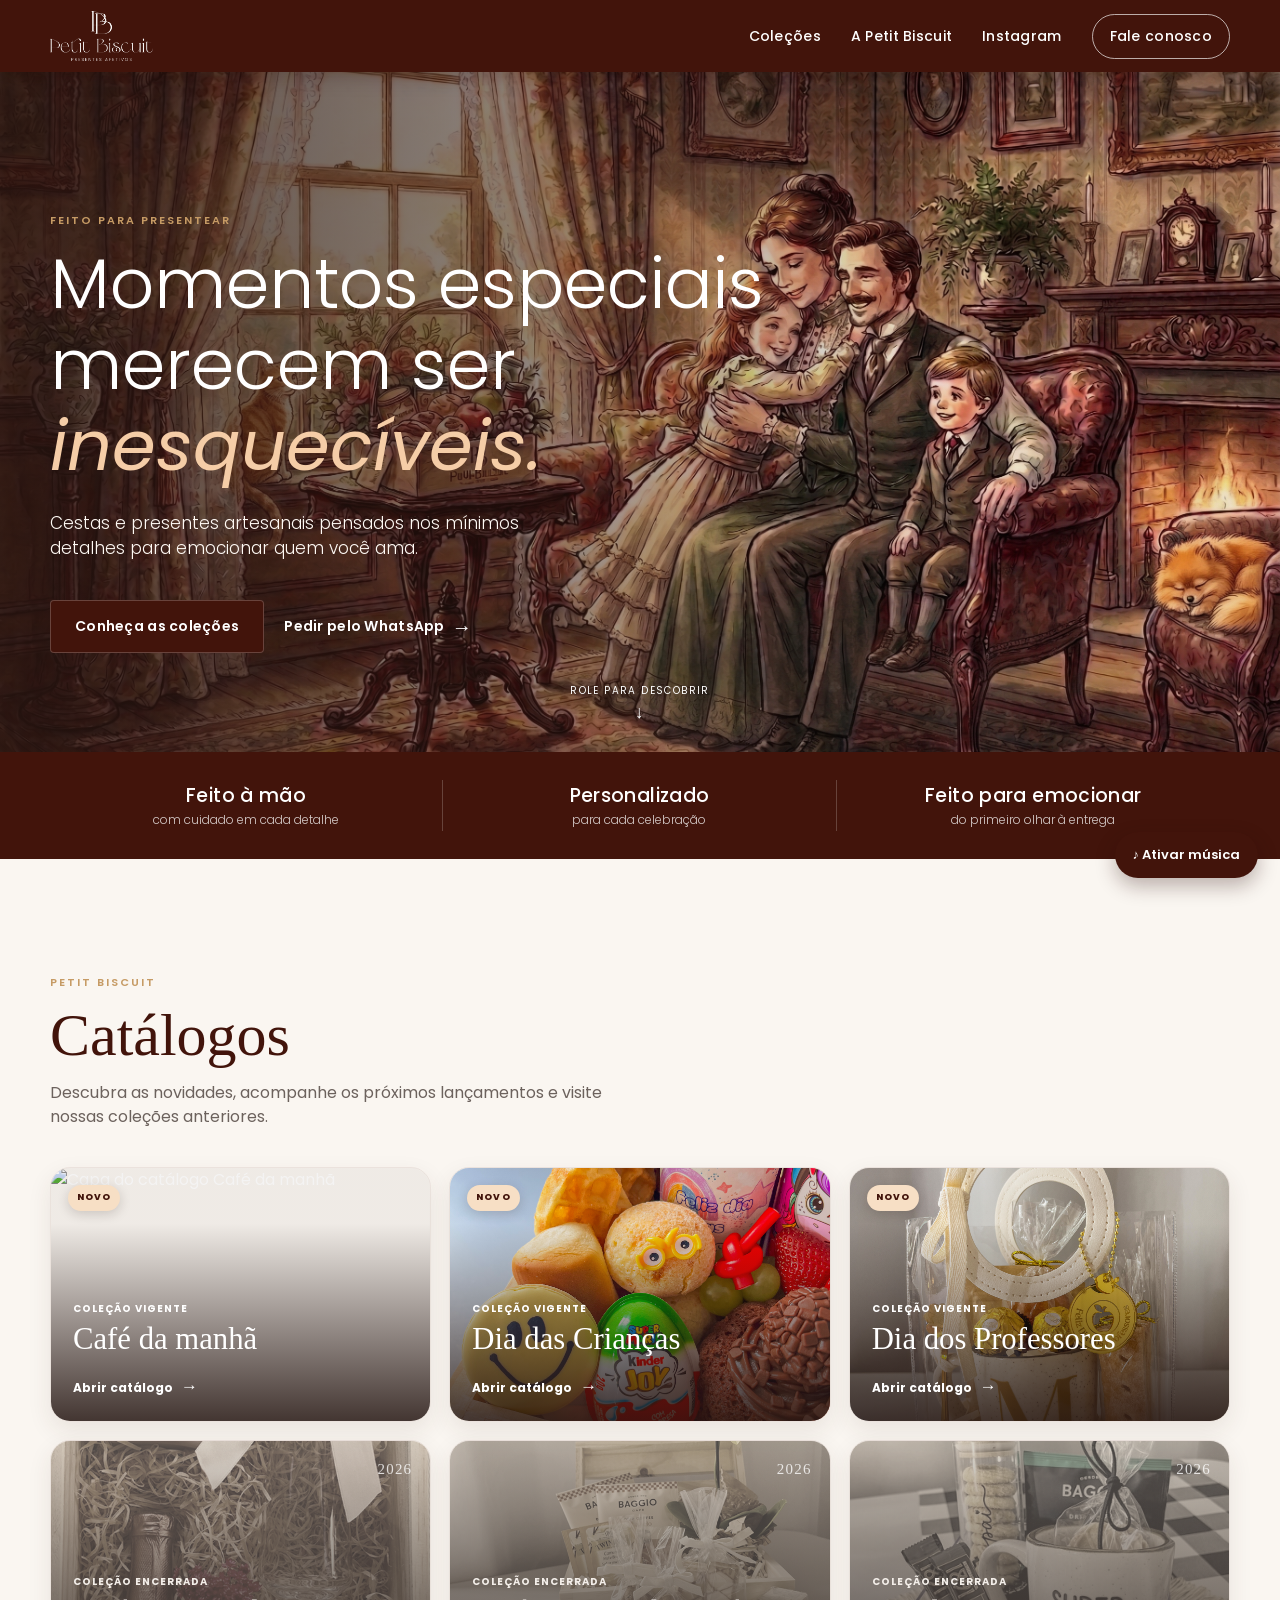
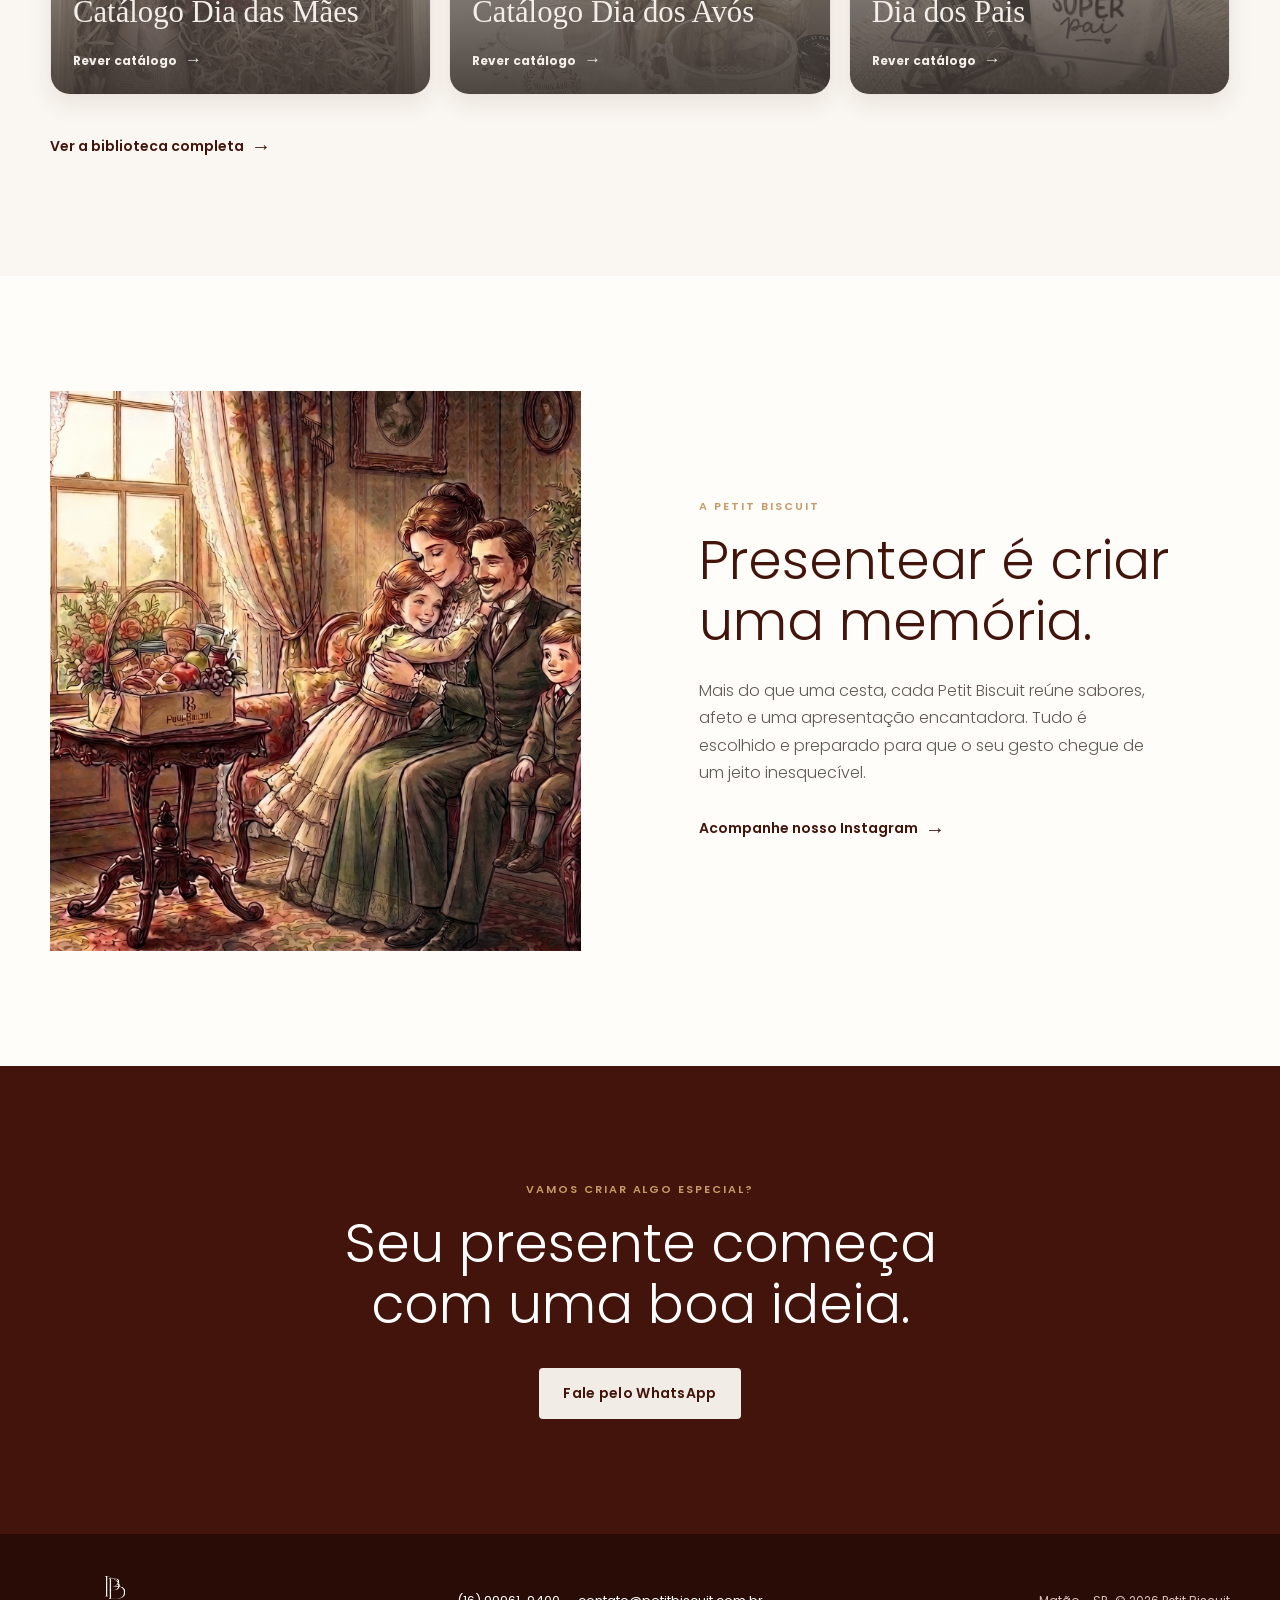
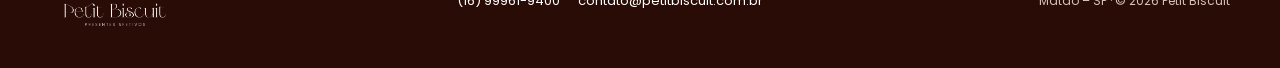
==== commit f729e369: "222" ====
--- a/index.html
+++ b/index.html
@@ -9,7 +9,7 @@
     <link rel="preconnect" href="https://fonts.googleapis.com">
     <link rel="preconnect" href="https://fonts.gstatic.com" crossorigin>
     <link href="https://fonts.googleapis.com/css2?family=Poppins:ital,wght@0,300;0,400;0,500;0,600;0,700;1,300&display=swap" rel="stylesheet">
-    <link rel="stylesheet" href="css/style.css?v=20261011-3">
+    <link rel="stylesheet" href="css/style.css?v=20261011-4">
     <style>.logo img{filter:none;height:50px;width:auto;max-height:50px;display:block;object-fit:contain}@media(max-width:760px){.logo img{height:40px;max-height:40px}}.botao--principal,.hero__acoes .botao--principal{background:#42140B !important;color:#fff !important;border:1px solid rgba(255,255,255,.2)}.botao--principal:hover,.hero__acoes .botao--principal:hover{background:#5c1d10 !important}.musica-toggle{position:fixed;right:22px;bottom:22px;z-index:20;border:0;border-radius:30px;padding:13px 18px;background:#42140B;color:#fff;font:600 13px 'Poppins',Arial,sans-serif;box-shadow:0 8px 20px rgba(40,10,5,.3);cursor:pointer;transition:.2s}.musica-toggle:hover{background:#5c1d10;transform:translateY(-2px)}.musica-player{display:none}@media(max-width:760px){.musica-toggle{right:14px;bottom:14px;padding:12px 15px}}</style>
 </head>
 <body>
@@ -70,7 +70,7 @@
 
         <section class="sobre" id="sobre">
             <div class="container sobre__grade">
-                <div class="sobre__imagem"><img src="img/hero.jpg" alt="Cesta Petit Biscuit preparada com frutas, pães e doces"></div>
+                <div class="sobre__imagem"><img src="img/capa.jpg" alt="Petit Biscuit"></div>
                 <div class="sobre__conteudo"><p class="eyebrow">A Petit Biscuit</p><h2>Presentear é criar uma memória.</h2><p>Mais do que uma cesta, cada Petit Biscuit reúne sabores, afeto e uma apresentação encantadora. Tudo é escolhido e preparado para que o seu gesto chegue de um jeito inesquecível.</p><a class="link-seta" href="https://www.instagram.com/petitbiscuit.oficial/" target="_blank" rel="noopener">Acompanhe nosso Instagram <span aria-hidden="true">→</span></a></div>
             </div>
         </section>
--- a/css/style.css
+++ b/css/style.css
@@ -1,5 +1,5 @@
 @import url('https://fonts.googleapis.com/css2?family=Poppins:ital,wght@0,300;0,400;0,500;0,600;0,700;1,300&display=swap');
-:root{--vinho:#42140B;--terracota:#42140B;--areia:#F1ECE6;--creme:#fffdf9;--dourado:#c69b65;--texto:#342b27}*{box-sizing:border-box;margin:0;padding:0}html{scroll-behavior:smooth}body{background:var(--creme);color:var(--texto);font-family:'Poppins',Arial,Helvetica,sans-serif;line-height:1.5}.container{width:min(1180px,calc(100% - 48px));margin:auto}.visually-hidden{position:absolute;width:1px;height:1px;overflow:hidden;clip:rect(0 0 0 0);white-space:nowrap}.cabecalho{position:sticky;top:0;left:0;right:0;z-index:100;background:#42140B;color:#fff;box-shadow:0 4px 18px rgba(40,10,5,.25)}.navegacao{min-height:72px;display:flex;align-items:center;justify-content:space-between}.logo img{height:50px;max-height:50px;width:auto;display:block;object-fit:contain}nav{display:flex;align-items:center;gap:30px}nav a,.contato-toggle{color:inherit;text-decoration:none;font-size:14px;font-weight:500;letter-spacing:.02em;border:0;background:none;font-family:inherit;cursor:pointer}.contato-toggle{border:1px solid rgba(255,255,255,.65);padding:11px 17px;border-radius:30px;transition:.2s}.contato-toggle:hover{background:rgba(255,255,255,.15)}.menu-toggle{display:none}.hero{min-height:680px;position:relative;isolation:isolate;display:flex;align-items:center;color:#fff;background:linear-gradient(90deg,rgba(42,22,17,.82) 0%,rgba(42,22,17,.52) 42%,rgba(42,22,17,.08) 72%),url('../img/hero.jpg') center 43%/cover}.hero__conteudo{padding-top:45px}.eyebrow{text-transform:uppercase;color:var(--dourado);font-size:11px;letter-spacing:.18em;font-weight:600;margin-bottom:15px}.hero h1,.secao h2,.sobre h2,.chamada-final h2{font-family:'Poppins',Georgia,serif;line-height:1.15;font-weight:300}.hero h1{font-size:clamp(42px,5.5vw,72px);max-width:750px}.hero h1 em{color:#f5cda7;font-style:italic;font-weight:400}.hero__texto{max-width:470px;margin-top:24px;font-size:17px;color:#fffaf5;font-weight:300}.hero__acoes{display:flex;gap:20px;align-items:center;margin-top:35px}.botao{display:inline-flex;justify-content:center;align-items:center;text-decoration:none;font-weight:600;border-radius:4px;padding:15px 24px;transition:.2s;font-size:14px;letter-spacing:.02em}.botao--principal{background:#42140B;color:#fff;border:1px solid rgba(255,255,255,.2)}.botao--principal:hover{background:#5c1d10;transform:translateY(-2px);box-shadow:0 6px 18px rgba(66,20,11,.35)}.botao--texto{color:#fff;padding-left:0}.botao--texto span,.link-seta span{font-size:20px;margin-left:7px}.hero__rolar{position:absolute;left:50%;bottom:27px;transform:translateX(-50%);color:#fff;text-decoration:none;text-transform:uppercase;letter-spacing:.14em;font-size:10px}.hero__rolar span{display:block;text-align:center;font-size:18px}.diferenciais{background:#42140B;color:#fff}.diferenciais__grade{display:grid;grid-template-columns:repeat(3,1fr);padding:28px 0}.diferenciais p{padding:2px 35px;border-right:1px solid rgba(255,255,255,.2);text-align:center}.diferenciais p:last-child{border:0}.diferenciais strong,.diferenciais span{display:block}.diferenciais strong{font-family:'Poppins',sans-serif;font-size:19px;font-weight:500;letter-spacing:.02em}.diferenciais span{font-size:12px;opacity:.78;font-weight:300}.secao{padding:115px 0}.secao__cabecalho{display:flex;justify-content:space-between;gap:50px;align-items:end;margin-bottom:48px}.secao h2,.sobre h2,.chamada-final h2{font-size:clamp(36px,4.2vw,54px);color:#42140B}.secao__cabecalho>p{max-width:300px;color:#6c625d}.colecoes{background:#faf6f1}.colecoes__grade{display:grid;grid-template-columns:1.25fr 1fr 1fr;gap:18px}.colecao-card{height:390px;padding:31px;display:flex;flex-direction:column;justify-content:end;border-radius:4px;text-decoration:none;color:#fff;position:relative;overflow:hidden;background:#42140B;transition:transform .25s,box-shadow .25s}.colecao-card:hover{transform:translateY(-7px);box-shadow:0 20px 30px rgba(66,20,11,.25)}.colecao-card--destaque{background:linear-gradient(0deg,rgba(48,25,17,.8),rgba(48,25,17,.07)),url('../img/hero.jpg') center/cover}.colecao-card--cafe{background:#bd8b6b;color:#fff}.colecao-card--pedido{background:#f0e1d4;color:#42140B}.colecao-card span{position:absolute;top:27px;left:30px;text-transform:uppercase;letter-spacing:.14em;font-size:10px;font-weight:600}.colecao-card h3{font:300 32px/1.1 'Poppins',sans-serif;margin-bottom:12px}.colecao-card p{font-size:14px;max-width:270px;font-weight:300}.colecao-card b{margin-top:25px;font-size:13px}.colecao-card i{font-style:normal;font-size:19px;margin-left:7px}.link-seta{display:inline-flex;align-items:center;margin-top:36px;color:#42140B;font-weight:600;text-decoration:none;font-size:14px}.sobre{padding:115px 0}.sobre__grade{display:grid;grid-template-columns:1fr 1fr;gap:10%;align-items:center}.sobre__imagem{height:560px;overflow:hidden}.sobre__imagem img{width:100%;height:100%;object-fit:cover}.sobre__conteudo>p:not(.eyebrow){margin-top:24px;max-width:460px;color:#625853;font-size:16px;font-weight:300;line-height:1.7}.sobre__conteudo .link-seta{margin-top:28px}.chamada-final{padding:115px 0;text-align:center;background:#42140B;color:#fff}.chamada-final h2{color:#fff;margin-bottom:32px}.botao--claro{background:#F1ECE6;color:#42140B}.botao--claro:hover{background:#fff;transform:translateY(-2px)}footer{padding:42px 0;background:#2a0c06;color:#fff}.rodape{display:flex;align-items:center;justify-content:space-between;gap:28px}.rodape .logo img{width:130px}.rodape>div{display:flex;gap:18px}.rodape a{color:#fff;text-decoration:none;font-size:13px}.rodape p{font-size:12px;color:#d5c2b8}.contato-modal[hidden]{display:none}.contato-modal{position:fixed;inset:0;z-index:100;display:grid;place-items:center;padding:20px}.contato-modal__fundo{position:absolute;inset:0;background:rgba(32,16,12,.64)}.contato-modal__conteudo{position:relative;width:min(100%,430px);padding:45px 34px 38px;border-radius:5px;background:#fff;text-align:center;box-shadow:0 24px 60px rgba(0,0,0,.28)}.contato-modal__conteudo h2{font:300 32px/1.1 'Poppins',sans-serif;color:#42140B;margin-bottom:14px}.contato-modal__conteudo>p:not(.eyebrow){color:#6c625d;margin-bottom:25px}.contato-modal__conteudo .botao{width:100%}.contato-modal__email{display:inline-block;color:#42140B;font-size:13px;margin-top:20px}.contato-modal__fechar{position:absolute;right:12px;top:8px;background:none;border:0;color:#42140B;cursor:pointer;font-size:30px;width:38px;height:38px}.contato-modal__fechar:focus-visible{outline:2px solid var(--dourado)}
+:root{--vinho:#42140B;--terracota:#42140B;--areia:#F1ECE6;--creme:#fffdf9;--dourado:#c69b65;--texto:#342b27}*{box-sizing:border-box;margin:0;padding:0}html{scroll-behavior:smooth}body{background:var(--creme);color:var(--texto);font-family:'Poppins',Arial,Helvetica,sans-serif;line-height:1.5}.container{width:min(1180px,calc(100% - 48px));margin:auto}.visually-hidden{position:absolute;width:1px;height:1px;overflow:hidden;clip:rect(0 0 0 0);white-space:nowrap}.cabecalho{position:sticky;top:0;left:0;right:0;z-index:100;background:#42140B;color:#fff;box-shadow:0 4px 18px rgba(40,10,5,.25)}.navegacao{min-height:72px;display:flex;align-items:center;justify-content:space-between}.logo img{height:50px;max-height:50px;width:auto;display:block;object-fit:contain}nav{display:flex;align-items:center;gap:30px}nav a,.contato-toggle{color:inherit;text-decoration:none;font-size:14px;font-weight:500;letter-spacing:.02em;border:0;background:none;font-family:inherit;cursor:pointer}.contato-toggle{border:1px solid rgba(255,255,255,.65);padding:11px 17px;border-radius:30px;transition:.2s}.contato-toggle:hover{background:rgba(255,255,255,.15)}.menu-toggle{display:none}.hero{min-height:680px;position:relative;isolation:isolate;display:flex;align-items:center;color:#fff;background:linear-gradient(90deg,rgba(42,22,17,.82) 0%,rgba(42,22,17,.52) 42%,rgba(42,22,17,.08) 72%),url('../img/capa.jpg') center 43%/cover}.hero__conteudo{padding-top:45px}.eyebrow{text-transform:uppercase;color:var(--dourado);font-size:11px;letter-spacing:.18em;font-weight:600;margin-bottom:15px}.hero h1,.secao h2,.sobre h2,.chamada-final h2{font-family:'Poppins',Georgia,serif;line-height:1.15;font-weight:300}.hero h1{font-size:clamp(42px,5.5vw,72px);max-width:750px}.hero h1 em{color:#f5cda7;font-style:italic;font-weight:400}.hero__texto{max-width:470px;margin-top:24px;font-size:17px;color:#fffaf5;font-weight:300}.hero__acoes{display:flex;gap:20px;align-items:center;margin-top:35px}.botao{display:inline-flex;justify-content:center;align-items:center;text-decoration:none;font-weight:600;border-radius:4px;padding:15px 24px;transition:.2s;font-size:14px;letter-spacing:.02em}.botao--principal{background:#42140B;color:#fff;border:1px solid rgba(255,255,255,.2)}.botao--principal:hover{background:#5c1d10;transform:translateY(-2px);box-shadow:0 6px 18px rgba(66,20,11,.35)}.botao--texto{color:#fff;padding-left:0}.botao--texto span,.link-seta span{font-size:20px;margin-left:7px}.hero__rolar{position:absolute;left:50%;bottom:27px;transform:translateX(-50%);color:#fff;text-decoration:none;text-transform:uppercase;letter-spacing:.14em;font-size:10px}.hero__rolar span{display:block;text-align:center;font-size:18px}.diferenciais{background:#42140B;color:#fff}.diferenciais__grade{display:grid;grid-template-columns:repeat(3,1fr);padding:28px 0}.diferenciais p{padding:2px 35px;border-right:1px solid rgba(255,255,255,.2);text-align:center}.diferenciais p:last-child{border:0}.diferenciais strong,.diferenciais span{display:block}.diferenciais strong{font-family:'Poppins',sans-serif;font-size:19px;font-weight:500;letter-spacing:.02em}.diferenciais span{font-size:12px;opacity:.78;font-weight:300}.secao{padding:115px 0}.secao__cabecalho{display:flex;justify-content:space-between;gap:50px;align-items:end;margin-bottom:48px}.secao h2,.sobre h2,.chamada-final h2{font-size:clamp(36px,4.2vw,54px);color:#42140B}.secao__cabecalho>p{max-width:300px;color:#6c625d}.colecoes{background:#faf6f1}.colecoes__grade{display:grid;grid-template-columns:1.25fr 1fr 1fr;gap:18px}.colecao-card{height:390px;padding:31px;display:flex;flex-direction:column;justify-content:end;border-radius:4px;text-decoration:none;color:#fff;position:relative;overflow:hidden;background:#42140B;transition:transform .25s,box-shadow .25s}.colecao-card:hover{transform:translateY(-7px);box-shadow:0 20px 30px rgba(66,20,11,.25)}.colecao-card--destaque{background:linear-gradient(0deg,rgba(48,25,17,.8),rgba(48,25,17,.07)),url('../img/capa.jpg') center/cover}.colecao-card--cafe{background:#bd8b6b;color:#fff}.colecao-card--pedido{background:#f0e1d4;color:#42140B}.colecao-card span{position:absolute;top:27px;left:30px;text-transform:uppercase;letter-spacing:.14em;font-size:10px;font-weight:600}.colecao-card h3{font:300 32px/1.1 'Poppins',sans-serif;margin-bottom:12px}.colecao-card p{font-size:14px;max-width:270px;font-weight:300}.colecao-card b{margin-top:25px;font-size:13px}.colecao-card i{font-style:normal;font-size:19px;margin-left:7px}.link-seta{display:inline-flex;align-items:center;margin-top:36px;color:#42140B;font-weight:600;text-decoration:none;font-size:14px}.sobre{padding:115px 0}.sobre__grade{display:grid;grid-template-columns:1fr 1fr;gap:10%;align-items:center}.sobre__imagem{height:560px;overflow:hidden}.sobre__imagem img{width:100%;height:100%;object-fit:cover}.sobre__conteudo>p:not(.eyebrow){margin-top:24px;max-width:460px;color:#625853;font-size:16px;font-weight:300;line-height:1.7}.sobre__conteudo .link-seta{margin-top:28px}.chamada-final{padding:115px 0;text-align:center;background:#42140B;color:#fff}.chamada-final h2{color:#fff;margin-bottom:32px}.botao--claro{background:#F1ECE6;color:#42140B}.botao--claro:hover{background:#fff;transform:translateY(-2px)}footer{padding:42px 0;background:#2a0c06;color:#fff}.rodape{display:flex;align-items:center;justify-content:space-between;gap:28px}.rodape .logo img{width:130px}.rodape>div{display:flex;gap:18px}.rodape a{color:#fff;text-decoration:none;font-size:13px}.rodape p{font-size:12px;color:#d5c2b8}.contato-modal[hidden]{display:none}.contato-modal{position:fixed;inset:0;z-index:100;display:grid;place-items:center;padding:20px}.contato-modal__fundo{position:absolute;inset:0;background:rgba(32,16,12,.64)}.contato-modal__conteudo{position:relative;width:min(100%,430px);padding:45px 34px 38px;border-radius:5px;background:#fff;text-align:center;box-shadow:0 24px 60px rgba(0,0,0,.28)}.contato-modal__conteudo h2{font:300 32px/1.1 'Poppins',sans-serif;color:#42140B;margin-bottom:14px}.contato-modal__conteudo>p:not(.eyebrow){color:#6c625d;margin-bottom:25px}.contato-modal__conteudo .botao{width:100%}.contato-modal__email{display:inline-block;color:#42140B;font-size:13px;margin-top:20px}.contato-modal__fechar{position:absolute;right:12px;top:8px;background:none;border:0;color:#42140B;cursor:pointer;font-size:30px;width:38px;height:38px}.contato-modal__fechar:focus-visible{outline:2px solid var(--dourado)}
 @media(max-width:760px){.container{width:min(100% - 36px,1180px)}.navegacao{min-height:64px}.logo img{height:38px;max-height:38px;width:auto}.menu-toggle{display:flex;flex-direction:column;gap:5px;border:0;background:none;padding:9px;cursor:pointer}.menu-toggle span:not(.visually-hidden){width:23px;height:2px;background:#fff}.menu-toggle[aria-expanded="true"]+nav{display:flex}nav{display:none;position:absolute;top:64px;left:0;right:0;padding:25px 18px;background:#42140B;flex-direction:column;align-items:stretch;gap:20px;text-align:center}.contato-toggle{padding:12px}.hero{min-height:640px;background-position:56% center}.hero__conteudo{padding-top:40px}.hero h1{font-size:44px}.hero__texto{font-size:16px;max-width:340px}.hero__acoes{align-items:flex-start;flex-direction:column;gap:10px}.diferenciais__grade{grid-template-columns:1fr;padding:18px 0;gap:15px}.diferenciais p{border-right:0;padding:0}.secao,.sobre,.chamada-final{padding:78px 0}.secao__cabecalho{display:block}.secao__cabecalho>p{margin-top:18px}.colecoes__grade{grid-template-columns:1fr}.colecao-card{height:300px}.sobre__grade{grid-template-columns:1fr;gap:42px}.sobre__imagem{height:400px}.rodape{flex-direction:column;text-align:center}.rodape>div{flex-direction:column;gap:5px}.chamada-final h2{font-size:40px}}
 
 /* Biblioteca de catálogos */
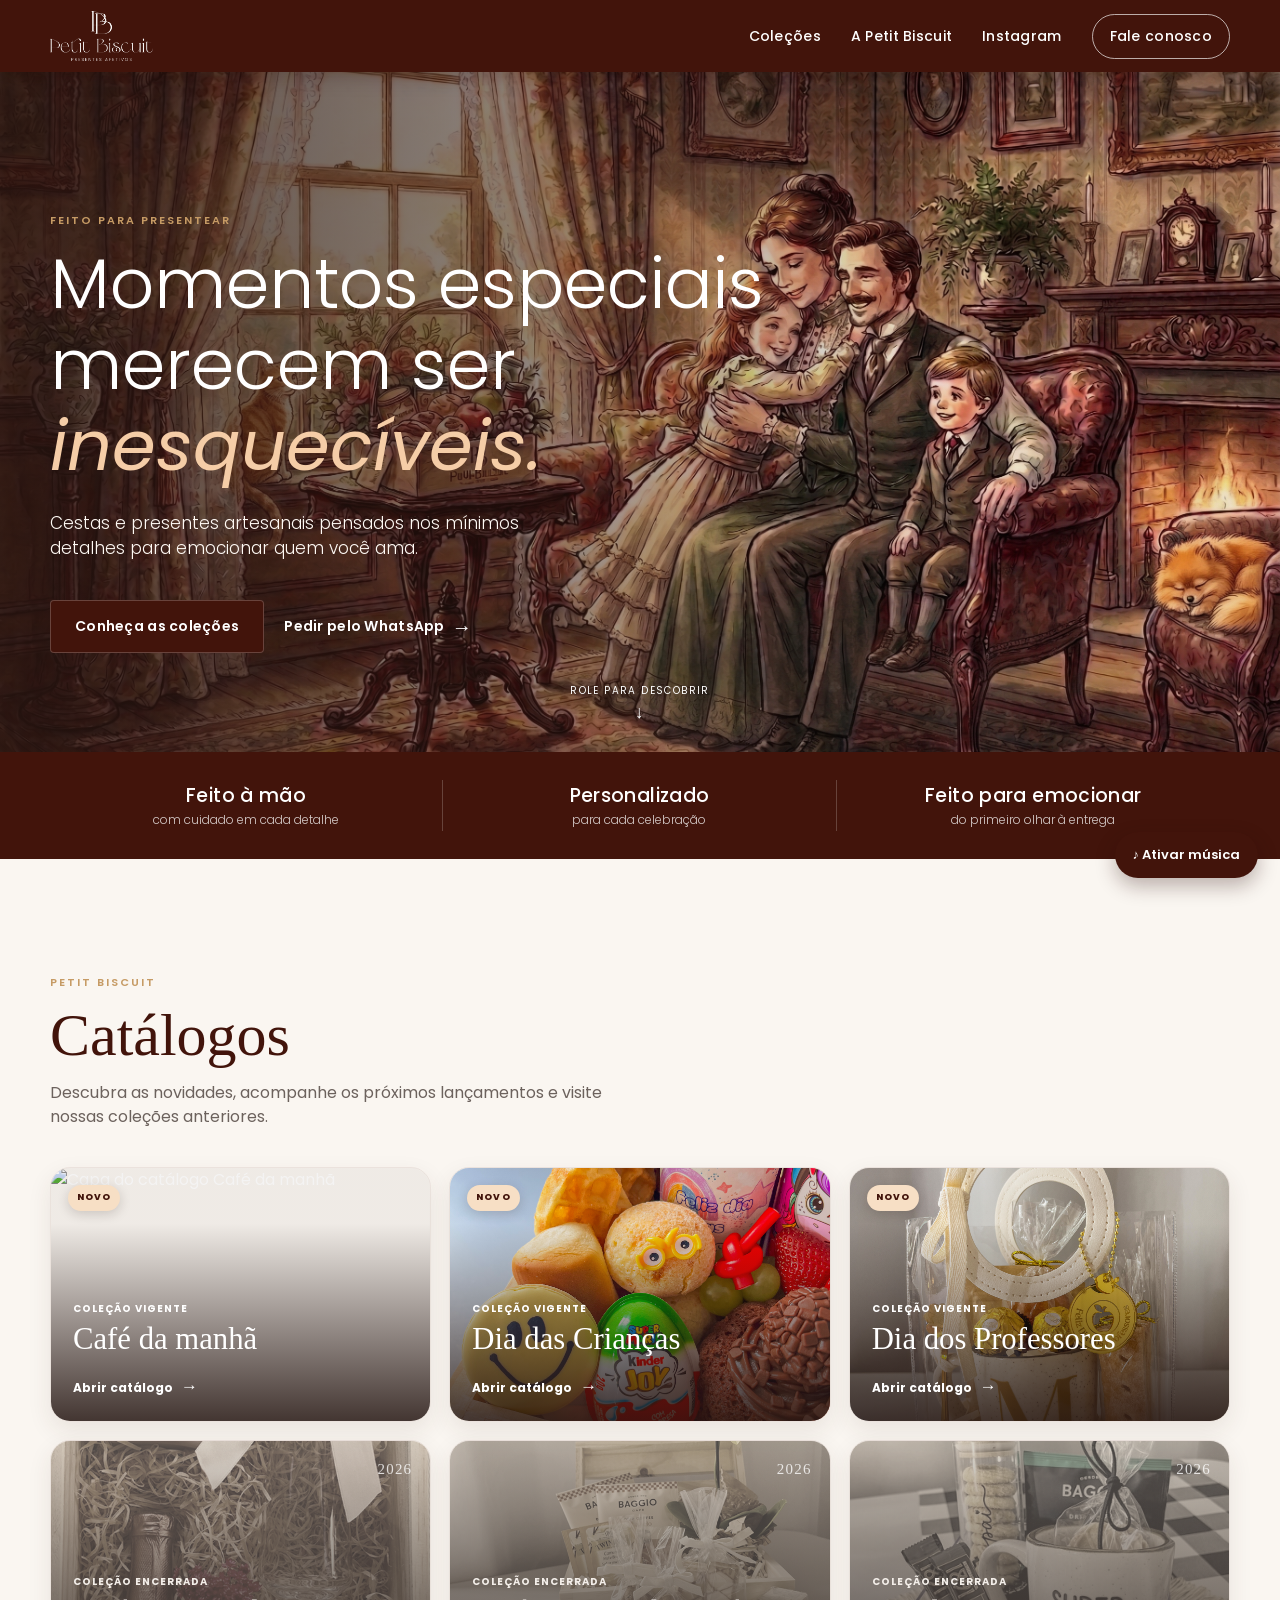
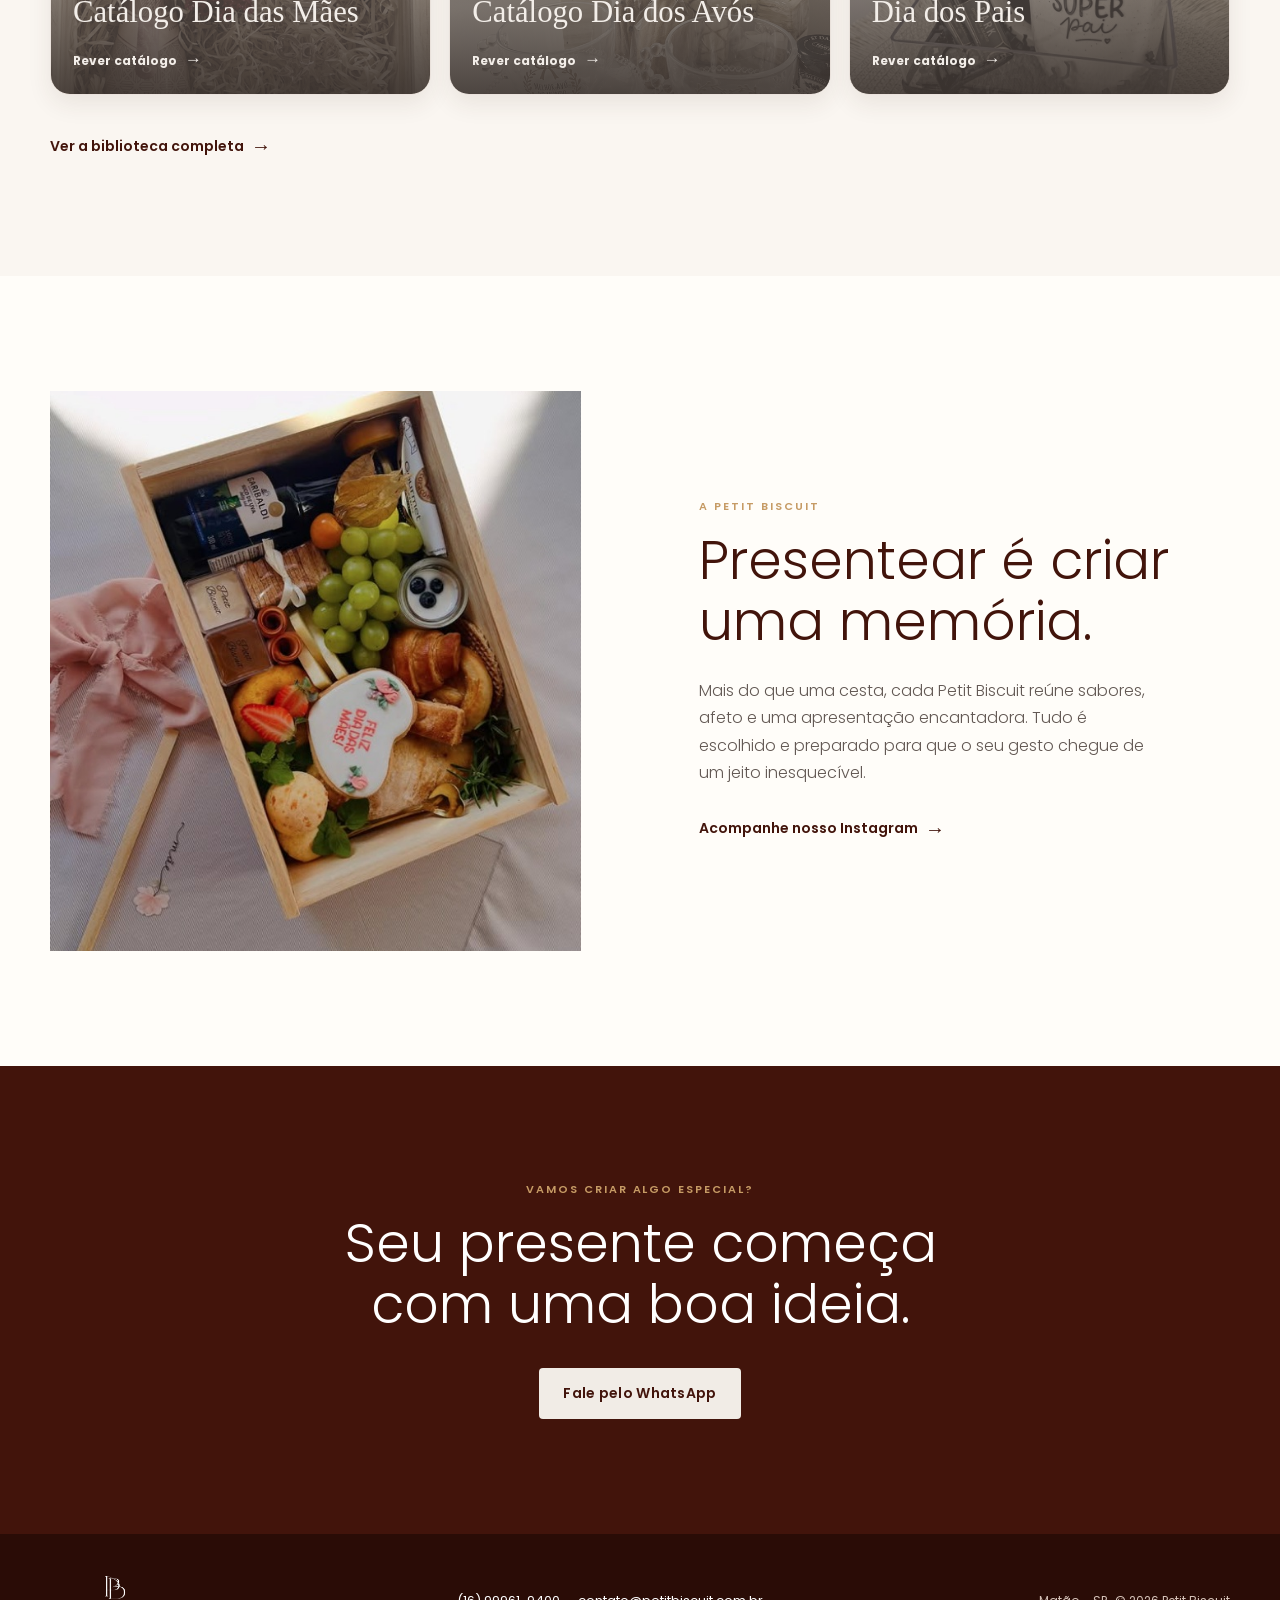
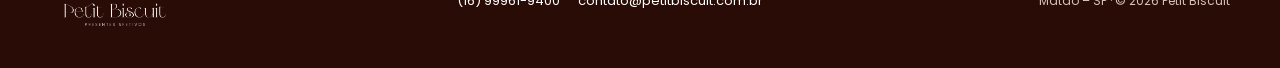
==== commit 1856e8b7: "1" ====
--- a/index.html
+++ b/index.html
@@ -9,7 +9,7 @@
     <link rel="preconnect" href="https://fonts.googleapis.com">
     <link rel="preconnect" href="https://fonts.gstatic.com" crossorigin>
     <link href="https://fonts.googleapis.com/css2?family=Poppins:ital,wght@0,300;0,400;0,500;0,600;0,700;1,300&display=swap" rel="stylesheet">
-    <link rel="stylesheet" href="css/style.css?v=20261011-4">
+    <link rel="stylesheet" href="css/style.css?v=20261011-5">
     <style>.logo img{filter:none;height:50px;width:auto;max-height:50px;display:block;object-fit:contain}@media(max-width:760px){.logo img{height:40px;max-height:40px}}.botao--principal,.hero__acoes .botao--principal{background:#42140B !important;color:#fff !important;border:1px solid rgba(255,255,255,.2)}.botao--principal:hover,.hero__acoes .botao--principal:hover{background:#5c1d10 !important}.musica-toggle{position:fixed;right:22px;bottom:22px;z-index:20;border:0;border-radius:30px;padding:13px 18px;background:#42140B;color:#fff;font:600 13px 'Poppins',Arial,sans-serif;box-shadow:0 8px 20px rgba(40,10,5,.3);cursor:pointer;transition:.2s}.musica-toggle:hover{background:#5c1d10;transform:translateY(-2px)}.musica-player{display:none}@media(max-width:760px){.musica-toggle{right:14px;bottom:14px;padding:12px 15px}}</style>
 </head>
 <body>
@@ -70,7 +70,7 @@
 
         <section class="sobre" id="sobre">
             <div class="container sobre__grade">
-                <div class="sobre__imagem"><img src="img/capa.jpg" alt="Petit Biscuit"></div>
+                <div class="sobre__imagem"><img src="img/hero.jpg" alt="Petit Biscuit"></div>
                 <div class="sobre__conteudo"><p class="eyebrow">A Petit Biscuit</p><h2>Presentear é criar uma memória.</h2><p>Mais do que uma cesta, cada Petit Biscuit reúne sabores, afeto e uma apresentação encantadora. Tudo é escolhido e preparado para que o seu gesto chegue de um jeito inesquecível.</p><a class="link-seta" href="https://www.instagram.com/petitbiscuit.oficial/" target="_blank" rel="noopener">Acompanhe nosso Instagram <span aria-hidden="true">→</span></a></div>
             </div>
         </section>
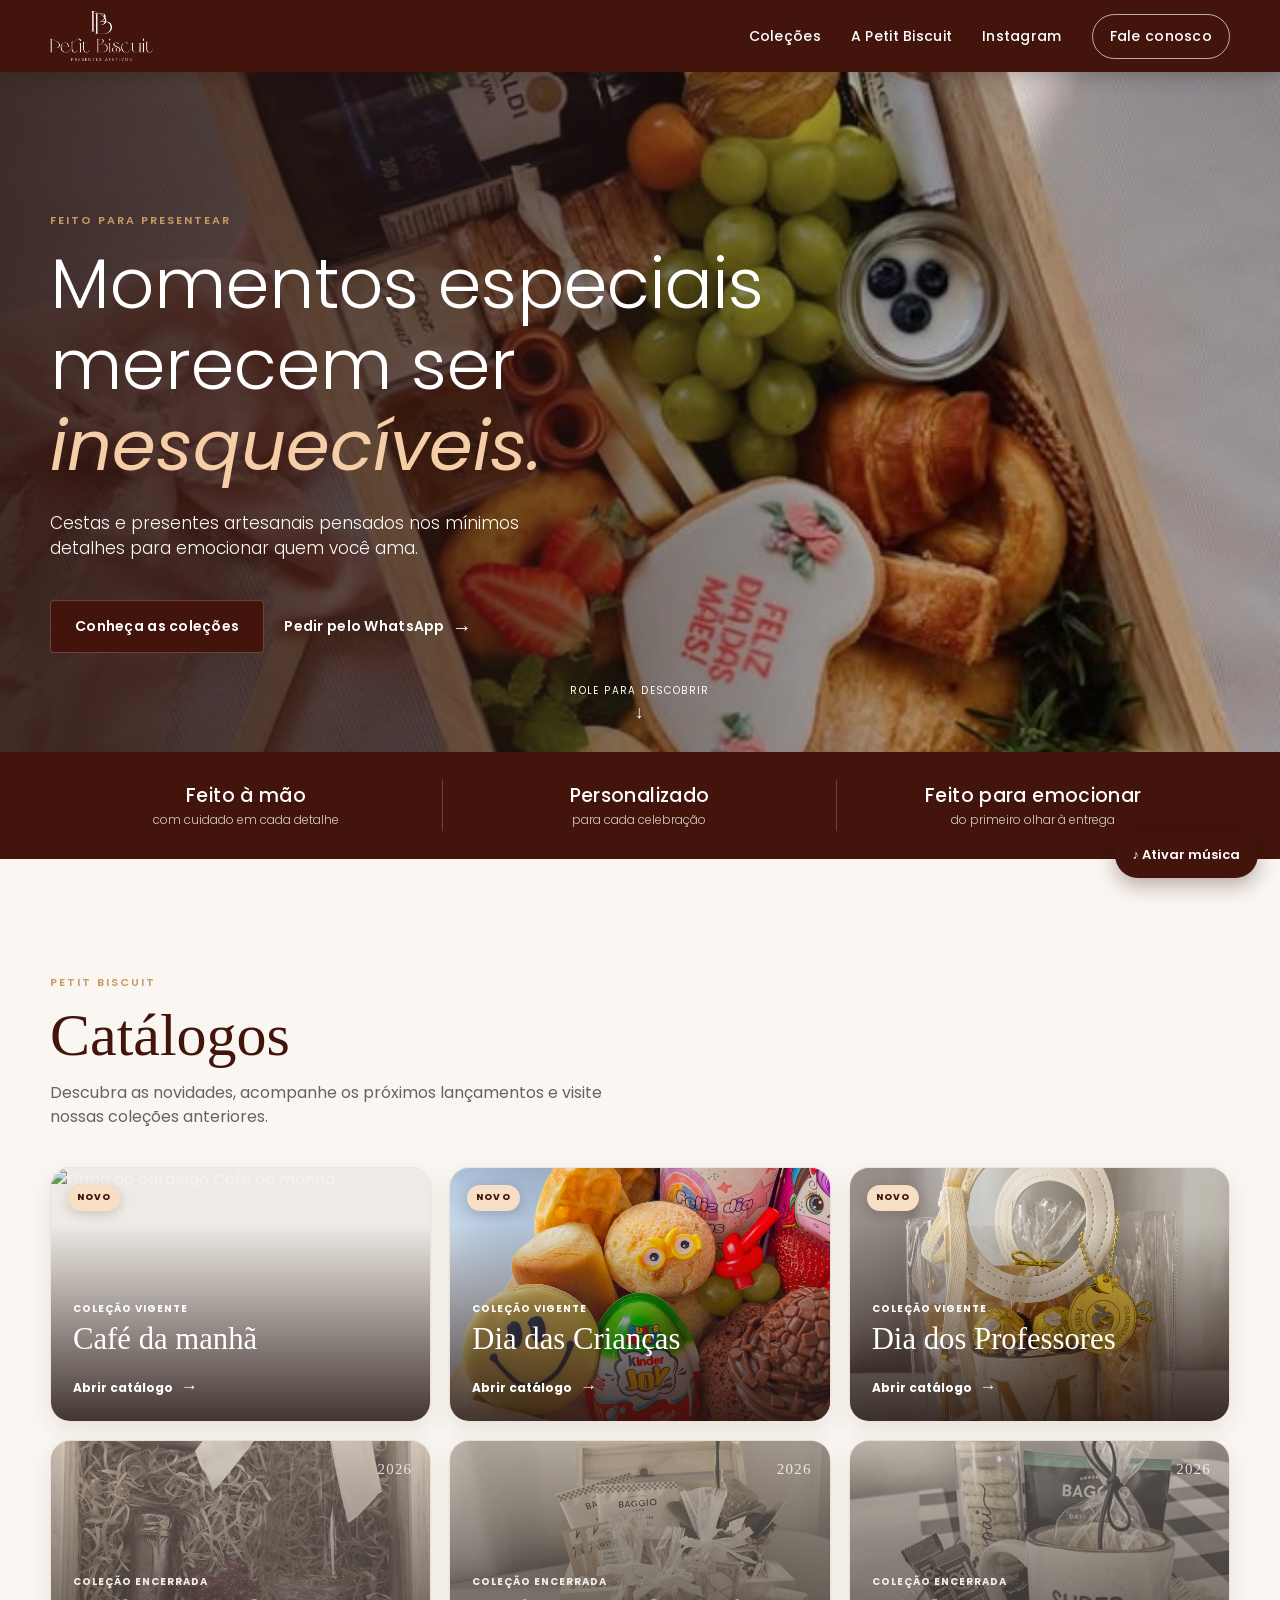
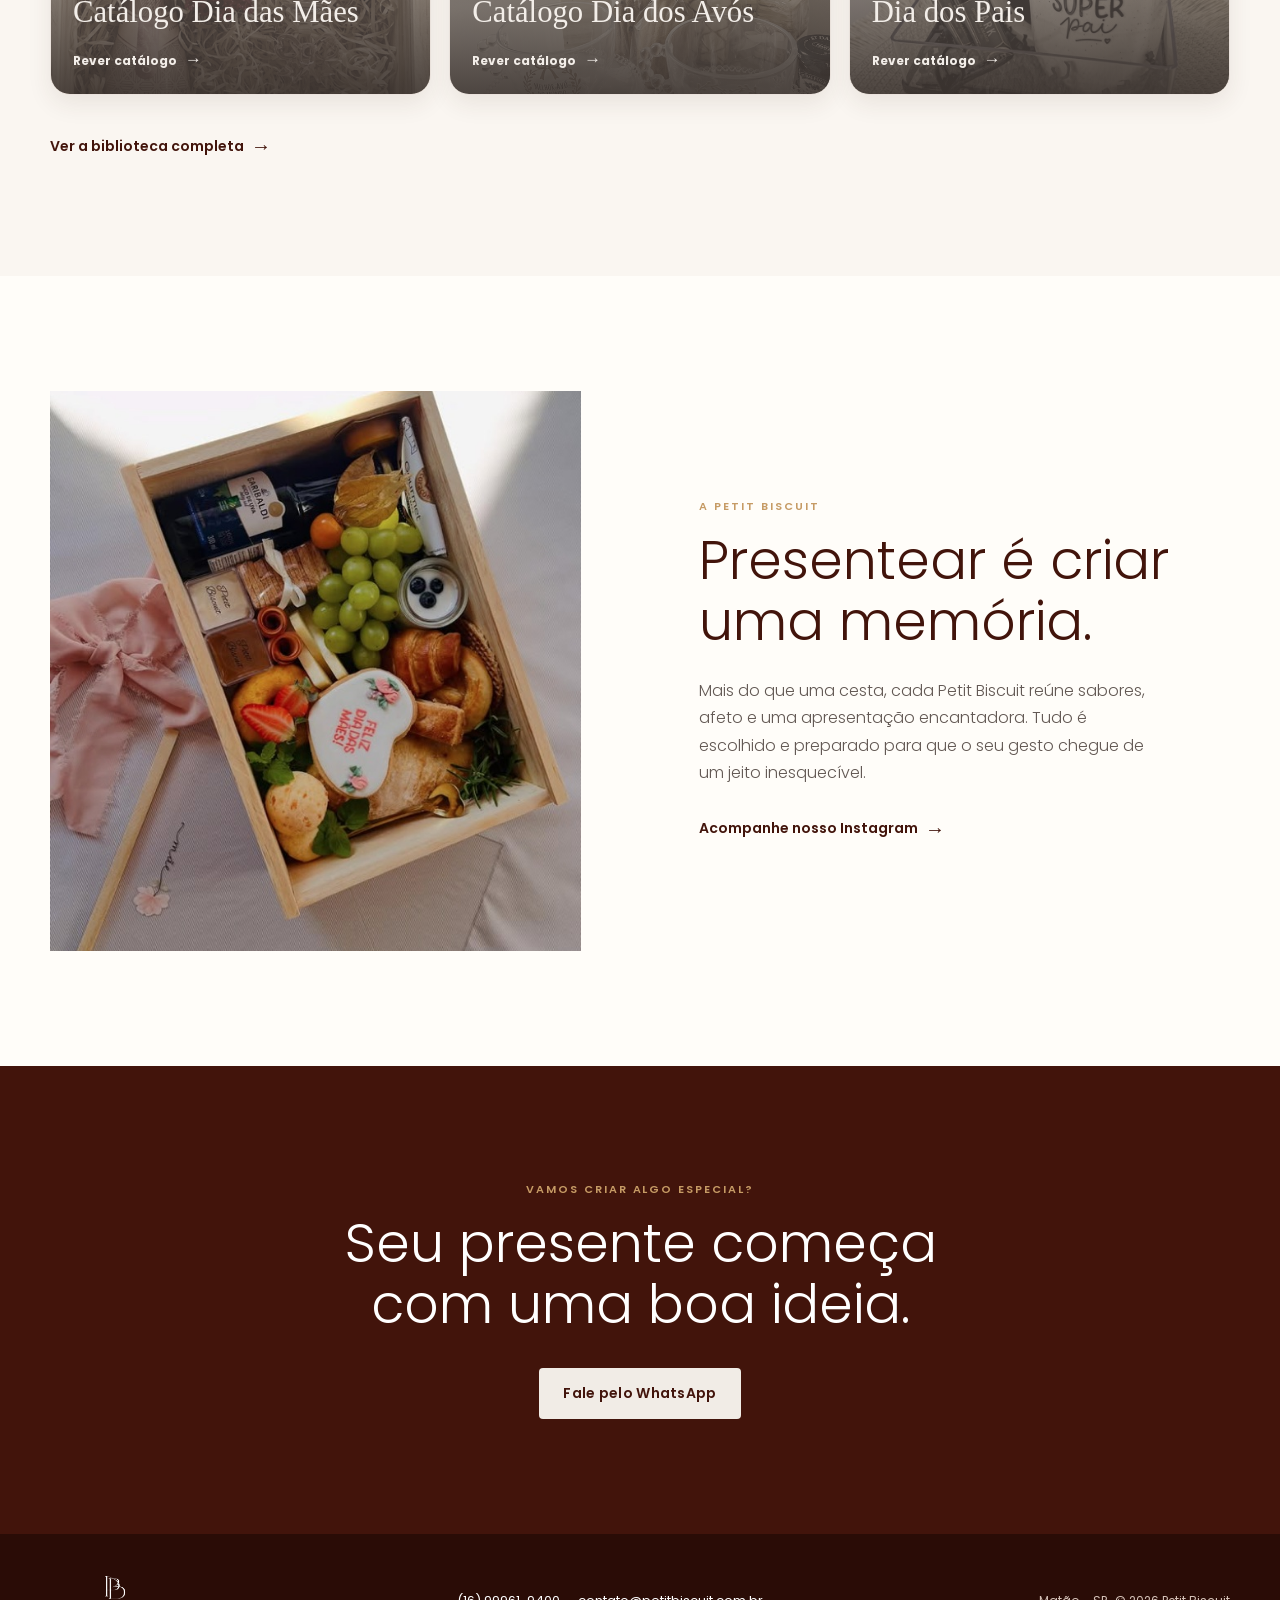
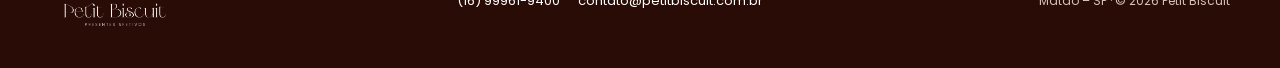
==== commit 879c2c1d: "aa" ====
--- a/index.html
+++ b/index.html
@@ -1,6 +1,15 @@
 <!DOCTYPE html>
 <html lang="pt-BR">
 <head>
+    <!-- Google tag (gtag.js) -->
+    <script async src="https://www.googletagmanager.com/gtag/js?id=G-HD8RQTGHDZ"></script>
+    <script>
+      window.dataLayer = window.dataLayer || [];
+      function gtag(){dataLayer.push(arguments);}
+      gtag('js', new Date());
+
+      gtag('config', 'G-HD8RQTGHDZ');
+    </script>
     <meta charset="UTF-8">
     <meta name="viewport" content="width=device-width, initial-scale=1.0">
     <meta name="description" content="Presentes artesanais e cestas especiais para celebrar momentos únicos.">
